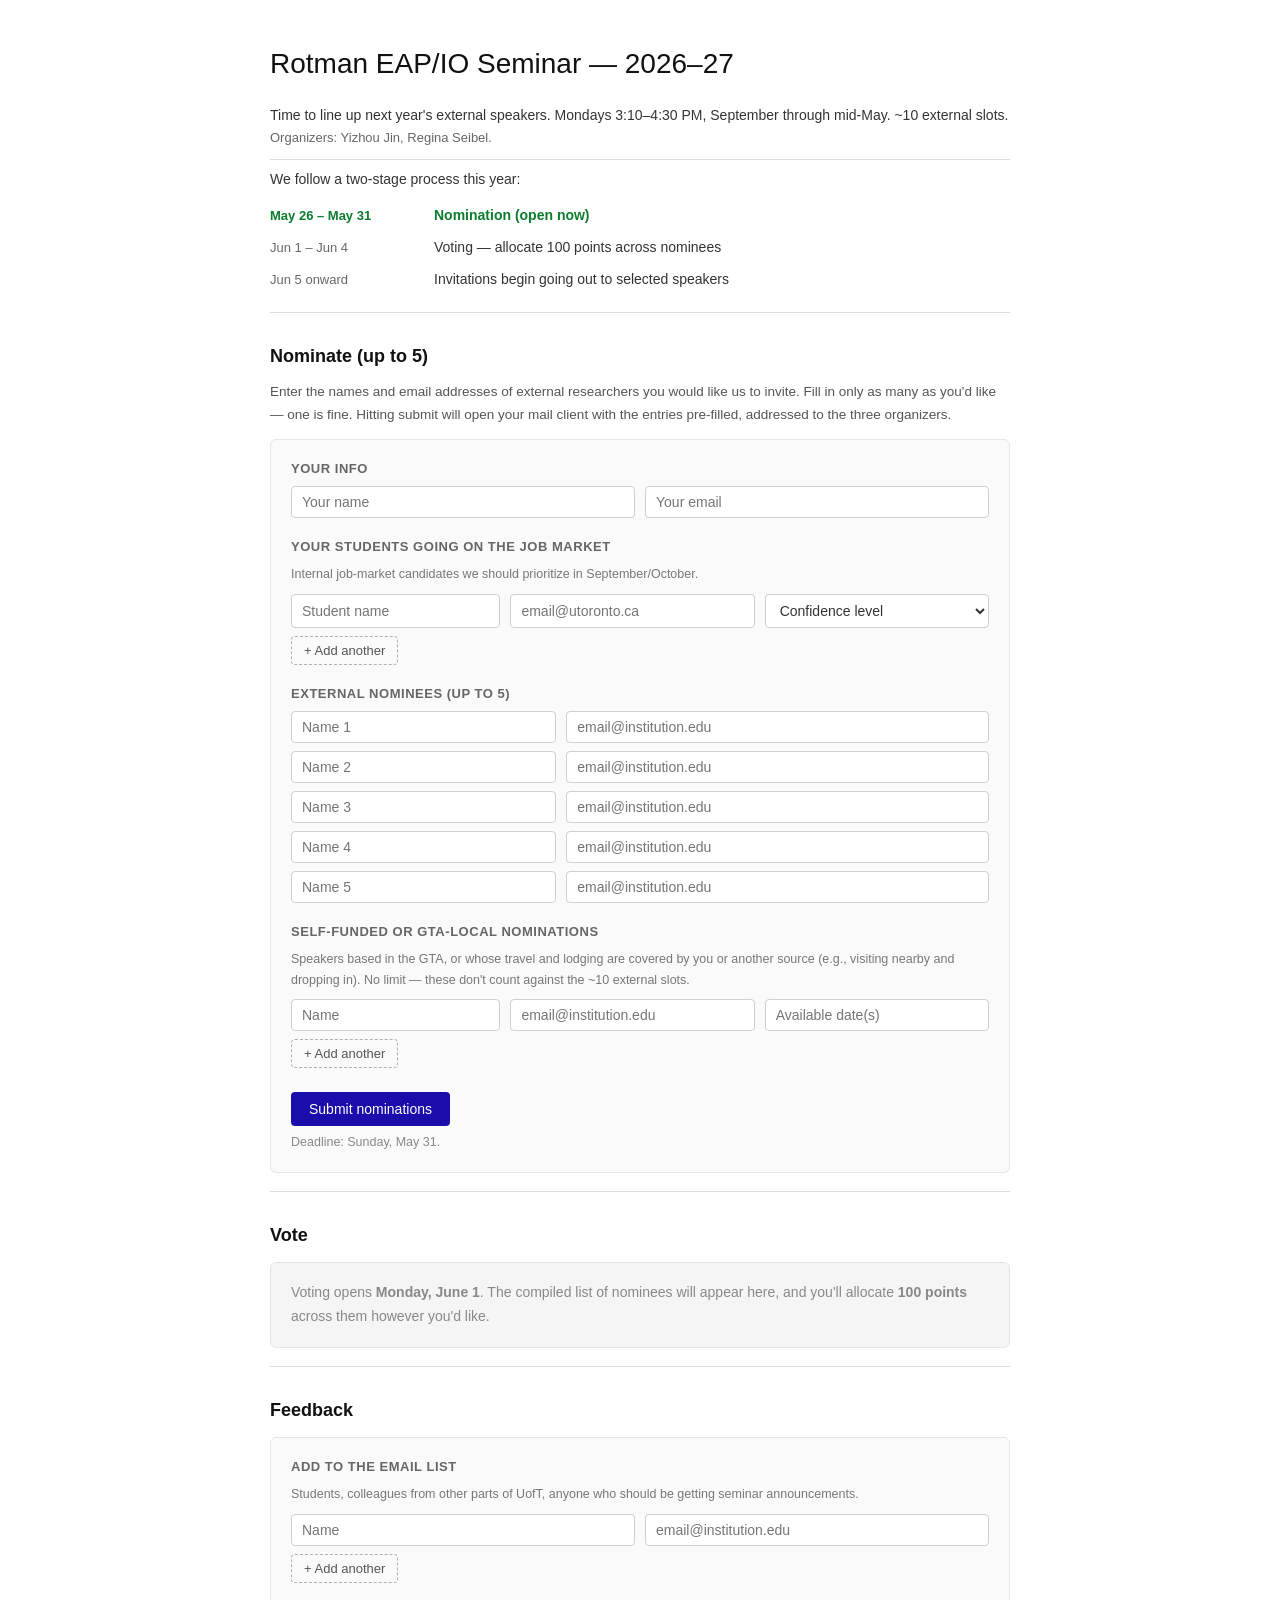
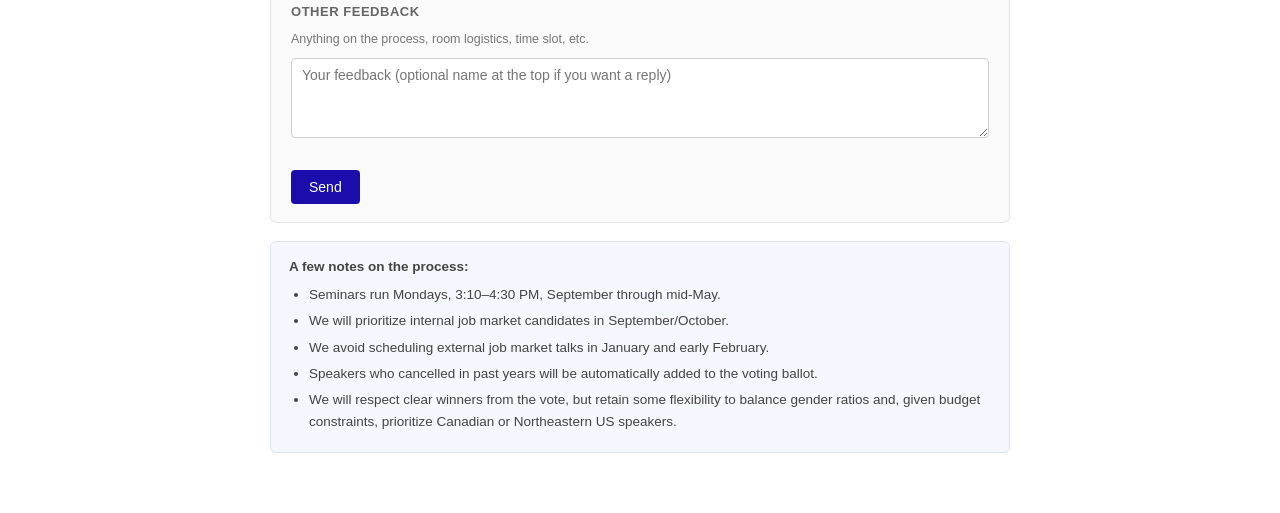
==== eap/index.html @ fdac7578 "Add student-JM subsection, GTA-local label, process notes Nomination form now leads with internal jo" ====
<!DOCTYPE html>
<html lang="en">
<head>
  <meta charset="UTF-8">
  <meta name="viewport" content="width=device-width, initial-scale=1.0">
  <title>EAP/IO Seminar 2026-27</title>
  <meta name="robots" content="noindex, nofollow">
  <link rel="stylesheet" href="../css/style.css">
  <style>
    .timeline {
      list-style: none;
      margin: 8px 0 16px;
      padding: 0;
    }
    .timeline li {
      padding: 4px 0;
      display: flex;
      gap: 14px;
      align-items: baseline;
    }
    .timeline .when {
      flex: 0 0 150px;
      color: #666;
      font-size: 13px;
    }
    .timeline .what {
      flex: 1;
    }
    .timeline .active {
      color: #0a7d2c;
      font-weight: 600;
    }
    .form-section {
      background: #fafafa;
      border: 1px solid #e6e6e6;
      border-radius: 6px;
      padding: 18px 20px;
      margin: 12px 0 18px;
    }
    .form-section.disabled {
      background: #f5f5f5;
      color: #888;
    }
    .form-row {
      display: flex;
      gap: 10px;
      margin-bottom: 8px;
    }
    .form-row input {
      flex: 1;
      padding: 7px 10px;
      font-size: 14px;
      font-family: inherit;
      border: 1px solid #d0d0d0;
      border-radius: 4px;
      background: #fff;
    }
    .form-row input:focus {
      outline: none;
      border-color: #1a0dab;
    }
    .form-row input[name^="name"] { flex: 0 0 38%; }
    textarea {
      width: 100%;
      padding: 8px 10px;
      font-size: 14px;
      font-family: inherit;
      border: 1px solid #d0d0d0;
      border-radius: 4px;
      background: #fff;
      resize: vertical;
      min-height: 80px;
    }
    textarea:focus {
      outline: none;
      border-color: #1a0dab;
    }
    button.submit {
      margin-top: 10px;
      padding: 9px 18px;
      background: #1a0dab;
      color: #fff;
      border: none;
      border-radius: 4px;
      font-size: 14px;
      font-family: inherit;
      cursor: pointer;
    }
    button.submit:hover { background: #1505a0; }
    button.submit:disabled {
      background: #bbb;
      cursor: not-allowed;
    }
    button.add-row {
      background: none;
      border: 1px dashed #b0b0b0;
      color: #555;
      padding: 6px 12px;
      border-radius: 4px;
      font-size: 13px;
      font-family: inherit;
      cursor: pointer;
    }
    button.add-row:hover {
      border-color: #1a0dab;
      color: #1a0dab;
    }
    .form-row input[name="sf_name"] { flex: 0 0 30%; }
    .form-row input[name="sf_email"] { flex: 0 0 35%; }
    .form-row input[name="sf_date"] { flex: 1; }
    .form-row input[name="st_name"] { flex: 0 0 30%; }
    .form-row input[name="st_email"] { flex: 0 0 35%; }
    .form-row select[name="st_confidence"] {
      flex: 1;
      padding: 7px 10px;
      font-size: 14px;
      font-family: inherit;
      border: 1px solid #d0d0d0;
      border-radius: 4px;
      background: #fff;
      color: #333;
    }
    .form-row select:focus { outline: none; border-color: #1a0dab; }
    .notes-section {
      background: #f5f7ff;
      border: 1px solid #dde3f3;
      border-radius: 6px;
      padding: 14px 18px;
      margin: 12px 0 0;
      font-size: 13.5px;
      color: #444;
      line-height: 1.65;
    }
    .notes-section ul { margin: 6px 0 0 20px; padding: 0; }
    .notes-section li { margin-bottom: 4px; }
    .hint {
      font-size: 12.5px;
      color: #888;
      margin-top: 6px;
    }
    h2 {
      font-size: 18px;
      font-weight: 600;
      color: #111;
      margin-top: 28px;
      margin-bottom: 10px;
    }
  </style>
</head>
<body>

  <div class="container">

    <header>
      <h1>Rotman EAP/IO Seminar &mdash; 2026&ndash;27</h1>
      <p>
        Time to line up next year's external speakers. Mondays 3:10&ndash;4:30 PM, September through mid-May. ~10 external slots.
      </p>
      <p style="color:#666; font-size:13px;">
        Organizers: Yizhou Jin, Regina Seibel.
      </p>
    </header>

    <hr>

    <p>We follow a two-stage process this year:</p>
    <ul class="timeline">
      <li><span class="when active">May 26 &ndash; May 31</span><span class="what active">Nomination (open now)</span></li>
      <li><span class="when">Jun 1 &ndash; Jun 4</span><span class="what">Voting &mdash; allocate 100 points across nominees</span></li>
      <li><span class="when">Jun 5 onward</span><span class="what">Invitations begin going out to selected speakers</span></li>
    </ul>

    <hr>

    <h2>Nominate (up to 5)</h2>
    <p style="font-size:13.5px; color:#555;">
      Enter the names and email addresses of external researchers you would like us to invite. Fill in only as many as you'd like &mdash; one is fine. Hitting submit will open your mail client with the entries pre-filled, addressed to the three organizers.
    </p>
    <div class="form-section">
      <form id="nominate-form" onsubmit="return submitNomination(event)">
        <h3 style="font-size:13px; color:#666; text-transform:uppercase; letter-spacing:0.04em; margin-top:0; margin-bottom:6px;">Your info</h3>
        <div class="form-row">
          <input type="text" name="nominator_name" placeholder="Your name" autocomplete="name" required>
          <input type="email" name="nominator_email" placeholder="Your email" autocomplete="email" required>
        </div>

        <h3 style="font-size:13px; color:#666; text-transform:uppercase; letter-spacing:0.04em; margin-top:18px; margin-bottom:6px;">Your students going on the job market</h3>
        <p style="font-size:12.5px; color:#777; margin-bottom:8px;">
          Internal job-market candidates we should prioritize in September/October.
        </p>
        <div id="student-rows">
          <div class="form-row student-row">
            <input type="text" name="st_name" placeholder="Student name" autocomplete="off">
            <input type="email" name="st_email" placeholder="email@utoronto.ca" autocomplete="off">
            <select name="st_confidence">
              <option value="">Confidence level</option>
              <option value="For sure going">For sure going</option>
              <option value="Likely going">Likely going</option>
              <option value="Still deciding">Still deciding</option>
            </select>
          </div>
        </div>
        <button type="button" class="add-row" onclick="addStudentRow()">+ Add another</button>

        <h3 style="font-size:13px; color:#666; text-transform:uppercase; letter-spacing:0.04em; margin-top:18px; margin-bottom:6px;">External nominees (up to 5)</h3>
        <div class="form-row">
          <input type="text" name="name1" placeholder="Name 1" autocomplete="off">
          <input type="email" name="email1" placeholder="email@institution.edu" autocomplete="off">
        </div>
        <div class="form-row">
          <input type="text" name="name2" placeholder="Name 2" autocomplete="off">
          <input type="email" name="email2" placeholder="email@institution.edu" autocomplete="off">
        </div>
        <div class="form-row">
          <input type="text" name="name3" placeholder="Name 3" autocomplete="off">
          <input type="email" name="email3" placeholder="email@institution.edu" autocomplete="off">
        </div>
        <div class="form-row">
          <input type="text" name="name4" placeholder="Name 4" autocomplete="off">
          <input type="email" name="email4" placeholder="email@institution.edu" autocomplete="off">
        </div>
        <div class="form-row">
          <input type="text" name="name5" placeholder="Name 5" autocomplete="off">
          <input type="email" name="email5" placeholder="email@institution.edu" autocomplete="off">
        </div>

        <h3 style="font-size:13px; color:#666; text-transform:uppercase; letter-spacing:0.04em; margin-top:18px; margin-bottom:6px;">Self-funded or GTA-local nominations</h3>
        <p style="font-size:12.5px; color:#777; margin-bottom:8px;">
          Speakers based in the GTA, or whose travel and lodging are covered by you or another source (e.g., visiting nearby and dropping in). No limit &mdash; these don't count against the ~10 external slots.
        </p>
        <div id="self-funded-rows">
          <div class="form-row self-funded-row">
            <input type="text" name="sf_name" placeholder="Name" autocomplete="off">
            <input type="email" name="sf_email" placeholder="email@institution.edu" autocomplete="off">
            <input type="text" name="sf_date" placeholder="Available date(s)" autocomplete="off">
          </div>
        </div>
        <button type="button" class="add-row" onclick="addSelfFundedRow()">+ Add another</button>

        <div style="margin-top:14px;">
          <button type="submit" class="submit">Submit nominations</button>
        </div>
        <p class="hint">Deadline: Sunday, May 31.</p>
      </form>
    </div>

    <hr>

    <h2>Vote</h2>
    <div class="form-section disabled">
      <p style="margin:0;">
        Voting opens <strong>Monday, June 1</strong>. The compiled list of nominees will appear here, and you'll allocate <strong>100 points</strong> across them however you'd like.
      </p>
    </div>

    <hr>

    <h2>Feedback</h2>
    <div class="form-section">
      <form id="feedback-form" onsubmit="return submitFeedback(event)">
        <h3 style="font-size:13px; color:#666; text-transform:uppercase; letter-spacing:0.04em; margin-top:0; margin-bottom:6px;">Add to the email list</h3>
        <p style="font-size:12.5px; color:#777; margin-bottom:8px;">
          Students, colleagues from other parts of UofT, anyone who should be getting seminar announcements.
        </p>
        <div id="mailing-rows">
          <div class="form-row mailing-row">
            <input type="text" name="ml_name" placeholder="Name" autocomplete="off">
            <input type="email" name="ml_email" placeholder="email@institution.edu" autocomplete="off">
          </div>
        </div>
        <button type="button" class="add-row" onclick="addMailingRow()">+ Add another</button>

        <h3 style="font-size:13px; color:#666; text-transform:uppercase; letter-spacing:0.04em; margin-top:18px; margin-bottom:6px;">Other feedback</h3>
        <p style="font-size:12.5px; color:#777; margin-bottom:8px;">
          Anything on the process, room logistics, time slot, etc.
        </p>
        <textarea id="feedback-text" placeholder="Your feedback (optional name at the top if you want a reply)"></textarea>

        <div style="margin-top:14px;">
          <button type="submit" class="submit">Send</button>
        </div>
      </form>
    </div>

    <div class="notes-section">
      <strong>A few notes on the process:</strong>
      <ul>
        <li>Seminars run Mondays, 3:10&ndash;4:30 PM, September through mid-May.</li>
        <li>We will prioritize internal job market candidates in September/October.</li>
        <li>We avoid scheduling external job market talks in January and early February.</li>
        <li>Speakers who cancelled in past years will be automatically added to the voting ballot.</li>
        <li>We will respect clear winners from the vote, but retain some flexibility to balance gender ratios and, given budget constraints, prioritize Canadian or Northeastern US speakers.</li>
      </ul>
    </div>

  </div>

  <script>
    // Paste the deployment URL of your Apps Script Web App here.
    const SCRIPT_URL = "https://script.google.com/macros/s/AKfycbzmW98Hx26xoKYQd_NMesgxXrV_BkV5HjKjCE9oM6PM7DdJgGfIJiztPfN2cNuN4TAD/exec";

    // Fallback recipients if the script call fails.
    const ORG_EMAILS = "yizhou.jin@utoronto.ca,regina.seibel@rotman.utoronto.ca";

    async function postToSheet(payload) {
      // text/plain content-type avoids a CORS preflight on Apps Script.
      const res = await fetch(SCRIPT_URL, {
        method: "POST",
        redirect: "follow",
        body: JSON.stringify(payload),
        headers: { "Content-Type": "text/plain;charset=utf-8" }
      });
      const data = await res.json();
      if (data.status !== "ok") throw new Error(data.message || "Unknown error");
      return data;
    }

    function showThanks(form, msg) {
      const section = form.closest(".form-section");
      section.innerHTML =
        '<p style="margin:0; color:#0a7d2c; font-weight:600;">' + msg + '</p>';
    }

    function mailtoFallback(subject, body) {
      window.location.href = "mailto:" + ORG_EMAILS +
        "?subject=" + encodeURIComponent(subject) +
        "&body=" + encodeURIComponent(body);
    }

    function addSelfFundedRow() {
      const container = document.getElementById("self-funded-rows");
      const row = document.createElement("div");
      row.className = "form-row self-funded-row";
      row.innerHTML =
        '<input type="text" name="sf_name" placeholder="Name" autocomplete="off">' +
        '<input type="email" name="sf_email" placeholder="email@institution.edu" autocomplete="off">' +
        '<input type="text" name="sf_date" placeholder="Available date(s)" autocomplete="off">';
      container.appendChild(row);
    }

    function addStudentRow() {
      const container = document.getElementById("student-rows");
      const row = document.createElement("div");
      row.className = "form-row student-row";
      row.innerHTML =
        '<input type="text" name="st_name" placeholder="Student name" autocomplete="off">' +
        '<input type="email" name="st_email" placeholder="email@utoronto.ca" autocomplete="off">' +
        '<select name="st_confidence">' +
          '<option value="">Confidence level</option>' +
          '<option value="For sure going">For sure going</option>' +
          '<option value="Likely going">Likely going</option>' +
          '<option value="Still deciding">Still deciding</option>' +
        '</select>';
      container.appendChild(row);
    }

    function addMailingRow() {
      const container = document.getElementById("mailing-rows");
      const row = document.createElement("div");
      row.className = "form-row mailing-row";
      row.innerHTML =
        '<input type="text" name="ml_name" placeholder="Name" autocomplete="off">' +
        '<input type="email" name="ml_email" placeholder="email@institution.edu" autocomplete="off">';
      container.appendChild(row);
    }

    function collectNominationPayload(f) {
      const students = [];
      document.querySelectorAll(".student-row").forEach(row => {
        const name = row.querySelector('input[name="st_name"]').value.trim();
        const email = row.querySelector('input[name="st_email"]').value.trim();
        const confidence = row.querySelector('select[name="st_confidence"]').value;
        if (name || email) students.push({ name, email, confidence });
      });
      const nominees = [];
      for (let i = 1; i <= 5; i++) {
        const name = (f["name" + i].value || "").trim();
        const email = (f["email" + i].value || "").trim();
        if (name || email) nominees.push({ name, email });
      }
      const selfFunded = [];
      document.querySelectorAll(".self-funded-row").forEach(row => {
        const name = row.querySelector('input[name="sf_name"]').value.trim();
        const email = row.querySelector('input[name="sf_email"]').value.trim();
        const date = row.querySelector('input[name="sf_date"]').value.trim();
        if (name || email || date) selfFunded.push({ name, email, date });
      });
      return {
        type: "nomination",
        nominator_name: (f.nominator_name.value || "").trim(),
        nominator_email: (f.nominator_email.value || "").trim(),
        students,
        nominees,
        self_funded: selfFunded
      };
    }

    async function submitNomination(e) {
      e.preventDefault();
      const f = e.target;
      const payload = collectNominationPayload(f);
      if (payload.students.length === 0 && payload.nominees.length === 0 && payload.self_funded.length === 0) {
        alert("Please add at least one nomination.");
        return false;
      }
      const btn = f.querySelector('button[type="submit"]');
      const orig = btn.textContent;
      btn.disabled = true;
      btn.textContent = "Submitting...";
      try {
        if (!SCRIPT_URL) throw new Error("Submission endpoint not configured.");
        await postToSheet(payload);
        showThanks(f, "Thanks! Your nominations have been recorded.");
      } catch (err) {
        btn.disabled = false;
        btn.textContent = orig;
        const proceed = confirm(
          "Could not save submission automatically (" + err.message + ").\n\n" +
          "Click OK to send your nominations by email instead, or Cancel to retry."
        );
        if (proceed) {
          const stLines = payload.students.map((n, i) => `${i+1}. ${n.name}${n.email ? "  <" + n.email + ">" : ""}${n.confidence ? "  [" + n.confidence + "]" : ""}`);
          const lines = payload.nominees.map((n, i) => `${i+1}. ${n.name}${n.email ? "  <" + n.email + ">" : ""}`);
          const sfLines = payload.self_funded.map((n, i) => `${i+1}. ${n.name}${n.email ? "  <" + n.email + ">" : ""}${n.date ? "  [" + n.date + "]" : ""}`);
          const subject = "EAP/IO Seminar 2026-27: Nominations from " + (payload.nominator_name || "(anonymous)");
          let body = `From: ${payload.nominator_name} <${payload.nominator_email}>\n\n`;
          if (stLines.length) body += "Students going on the job market:\n\n" + stLines.join("\n") + "\n\n";
          if (lines.length) body += "External nominees:\n\n" + lines.join("\n") + "\n\n";
          if (sfLines.length) body += "Self-funded or GTA-local nominations:\n\n" + sfLines.join("\n") + "\n\n";
          mailtoFallback(subject, body);
        }
      }
      return false;
    }

    function collectFeedbackPayload() {
      const mailingList = [];
      document.querySelectorAll(".mailing-row").forEach(row => {
        const name = row.querySelector('input[name="ml_name"]').value.trim();
        const email = row.querySelector('input[name="ml_email"]').value.trim();
        if (name || email) mailingList.push({ name, email });
      });
      const text = document.getElementById("feedback-text").value.trim();
      return { type: "feedback", mailing_list: mailingList, feedback: text };
    }

    async function submitFeedback(e) {
      e.preventDefault();
      const f = e.target;
      const payload = collectFeedbackPayload();
      if (payload.mailing_list.length === 0 && !payload.feedback) {
        alert("Nothing to send.");
        return false;
      }
      const btn = f.querySelector('button[type="submit"]');
      const orig = btn.textContent;
      btn.disabled = true;
      btn.textContent = "Submitting...";
      try {
        if (!SCRIPT_URL) throw new Error("Submission endpoint not configured.");
        await postToSheet(payload);
        showThanks(f, "Thanks! Your feedback has been recorded.");
      } catch (err) {
        btn.disabled = false;
        btn.textContent = orig;
        const proceed = confirm(
          "Could not save submission automatically (" + err.message + ").\n\n" +
          "Click OK to send by email instead, or Cancel to retry."
        );
        if (proceed) {
          const subject = "EAP/IO Seminar 2026-27: Feedback";
          let body = "";
          if (payload.mailing_list.length) {
            body += "Add to mailing list:\n\n" +
              payload.mailing_list.map((m, i) => `${i+1}. ${m.name}${m.email ? "  <" + m.email + ">" : ""}`).join("\n") + "\n\n";
          }
          if (payload.feedback) body += "Feedback:\n\n" + payload.feedback + "\n\n";
          mailtoFallback(subject, body);
        }
      }
      return false;
    }
  </script>

</body>
</html>
---- css/style.css ----
/* ===== Reset & Base ===== */
*, *::before, *::after {
  margin: 0;
  padding: 0;
  box-sizing: border-box;
}

body {
  font-family: -apple-system, BlinkMacSystemFont, "Segoe UI", Helvetica, Arial, sans-serif;
  font-size: 14px;
  line-height: 1.7;
  color: #333;
  background: #fff;
}

a {
  color: #1a0dab;
  text-decoration: none;
}

a:hover {
  text-decoration: underline;
}

/* ===== Container ===== */
.container {
  max-width: 780px;
  margin: 0 auto;
  padding: 40px 20px 60px;
}

/* ===== Header ===== */
header {
  margin-bottom: 10px;
}

h1 {
  font-size: 28px;
  font-weight: 400;
  color: #111;
  margin-bottom: 16px;
}

/* Side-by-side: photo+contact left, bio right */
.header-row {
  display: flex;
  gap: 30px;
  align-items: flex-start;
}

.header-left {
  flex-shrink: 0;
}

.header-left p {
  margin-bottom: 2px;
}

.headshot {
  width: 160px;
  height: auto;
  margin-bottom: 8px;
}

.header-right {
  margin-top: -2px;
}

.header-right p {
  margin-bottom: 8px;
}

.icon-emoji {
  width: 1em;
  height: 1em;
  vertical-align: middle;
}

/* ===== Horizontal Rules ===== */
hr {
  border: none;
  border-top: 1px solid #ddd;
  margin: 8px 0;
}

/* ===== Expandable Sections ===== */
details {
  padding: 4px 0;
}

summary {
  font-size: 16px;
  font-weight: 600;
  color: #111;
  cursor: pointer;
  padding: 8px 0;
  list-style: none;
}

summary::-webkit-details-marker {
  display: none;
}

summary::before {
  content: "▸ ";
  font-size: 13px;
  color: #888;
}

details[open] > summary::before {
  content: "▾ ";
}

summary:hover {
  color: #1a0dab;
}

details > *:not(summary) {
  padding-left: 16px;
}

h3 {
  font-size: 13px;
  font-weight: 600;
  color: #666;
  text-transform: uppercase;
  letter-spacing: 0.04em;
  margin-top: 16px;
  margin-bottom: 10px;
}

/* ===== Research Overview ===== */
.research-overview {
  margin-bottom: 10px;
}

/* ===== Papers ===== */
.paper {
  margin-bottom: 16px;
}

.paper p {
  line-height: 1.6;
}

.paper strong {
  font-weight: 600;
  color: #111;
}

/* ===== Items (Teaching, Discussions) ===== */
.item {
  margin-bottom: 14px;
}

.item p {
  line-height: 1.6;
}

/* ===== Footer ===== */
footer {
  margin-top: 8px;
  padding-top: 12px;
  border-top: 1px solid #ddd;
  font-size: 13px;
  color: #777;
  line-height: 1.8;
}

footer p {
  margin-bottom: 10px;
}

/* ===== Responsive ===== */
@media (max-width: 500px) {
  .container {
    padding: 24px 16px 40px;
  }

  h1 {
    font-size: 24px;
  }

  .header-row {
    flex-direction: column;
    gap: 16px;
  }

  .headshot {
    width: 130px;
  }
}
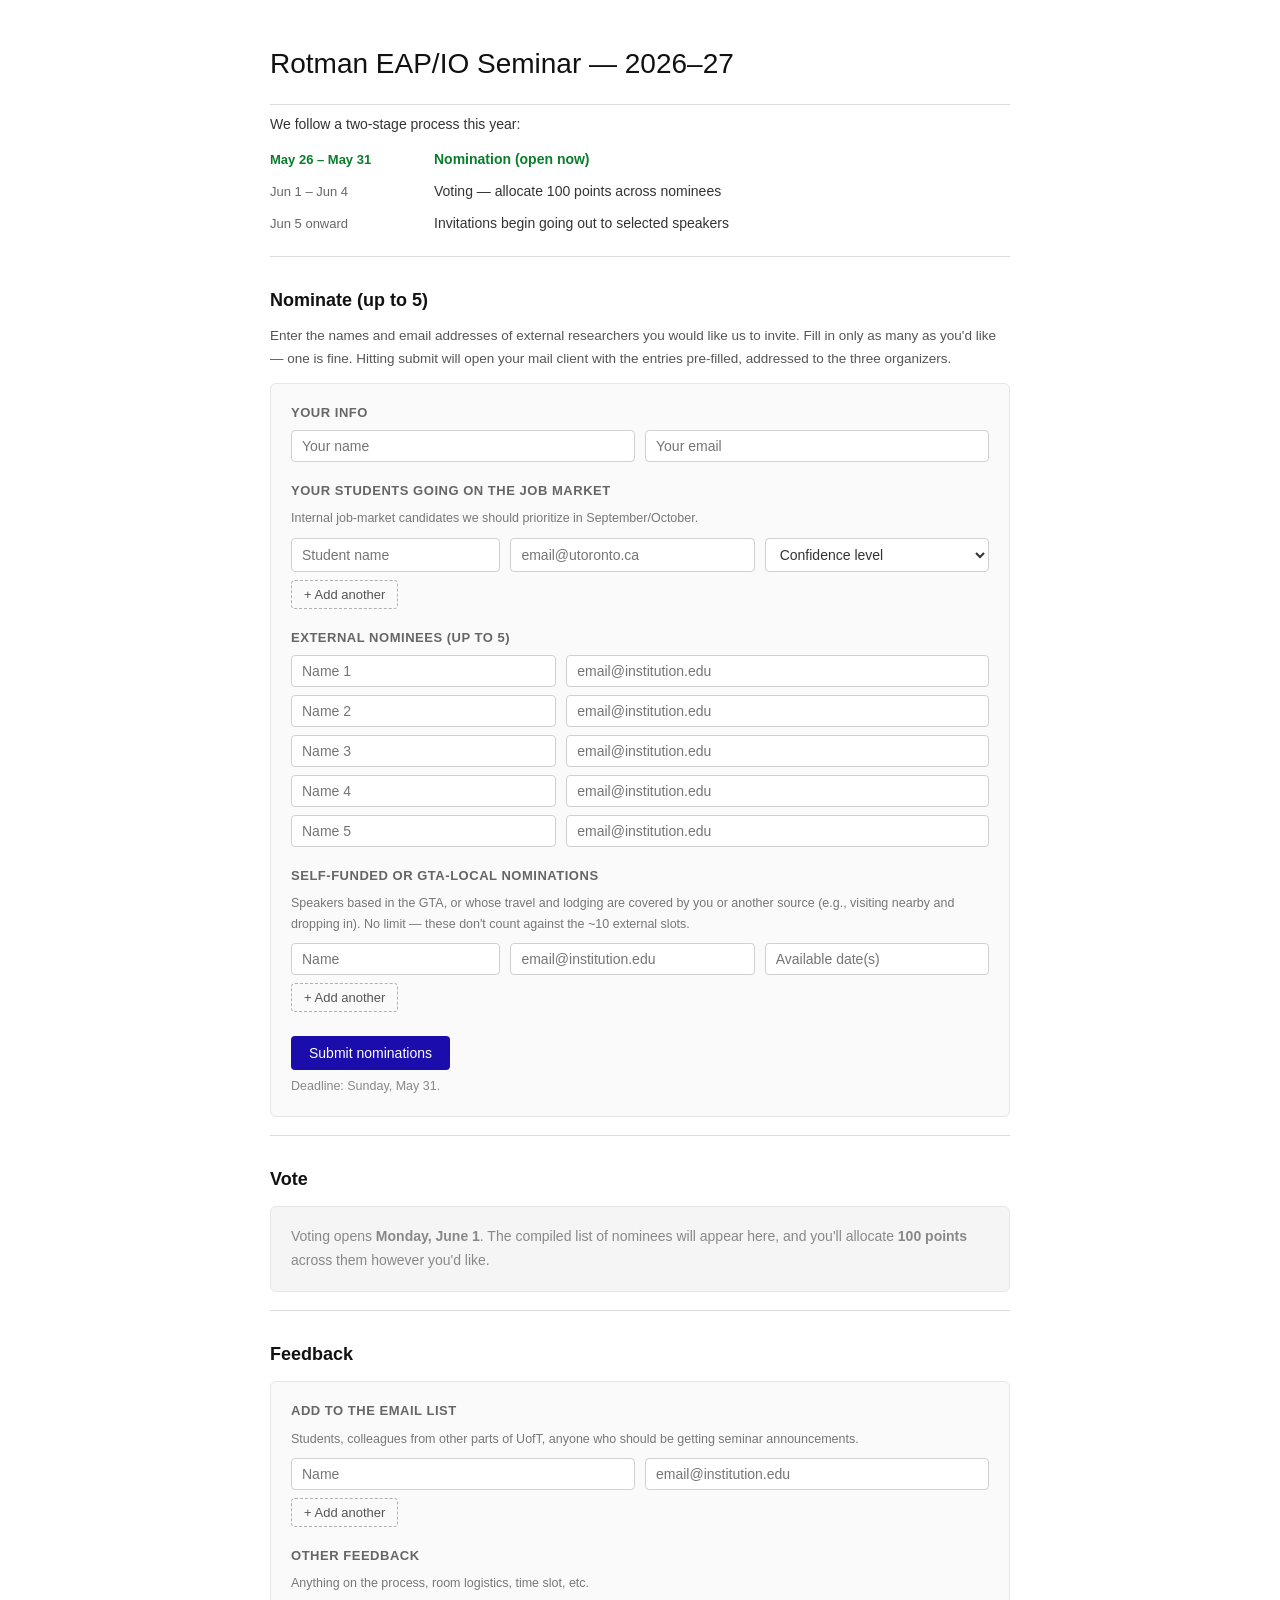
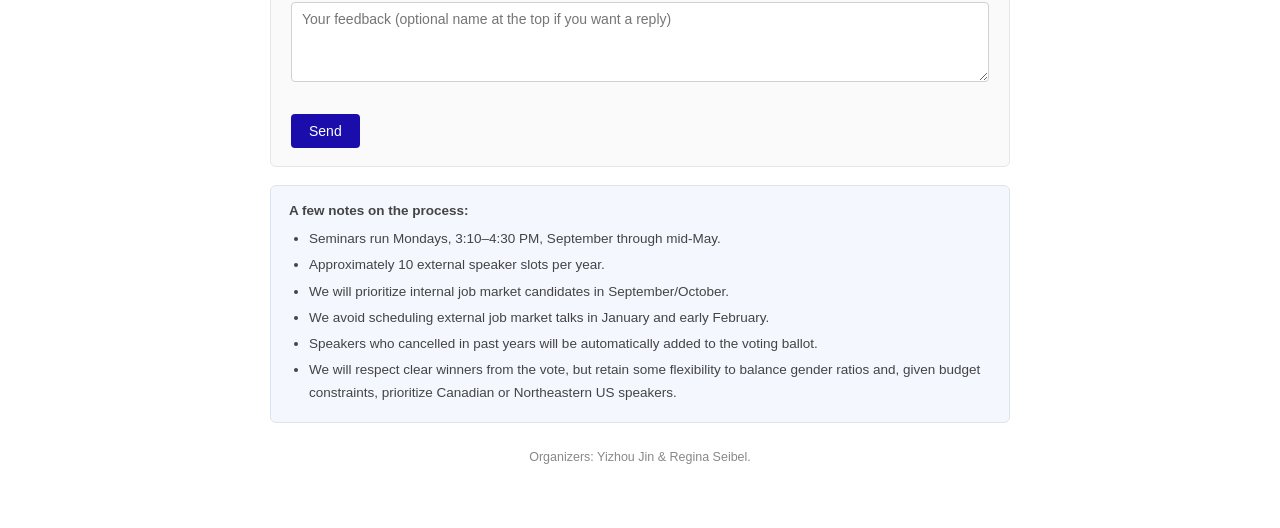
==== commit 032d3bf9: "Trim header, move organizers to footer, add slot count to notes Drop the intro paragraph and the org" ====
--- a/eap/index.html
+++ b/eap/index.html
@@ -153,12 +153,6 @@
 
     <header>
       <h1>Rotman EAP/IO Seminar &mdash; 2026&ndash;27</h1>
-      <p>
-        Time to line up next year's external speakers. Mondays 3:10&ndash;4:30 PM, September through mid-May. ~10 external slots.
-      </p>
-      <p style="color:#666; font-size:13px;">
-        Organizers: Yizhou Jin, Regina Seibel.
-      </p>
     </header>
 
     <hr>
@@ -286,12 +280,17 @@
       <strong>A few notes on the process:</strong>
       <ul>
         <li>Seminars run Mondays, 3:10&ndash;4:30 PM, September through mid-May.</li>
+        <li>Approximately 10 external speaker slots per year.</li>
         <li>We will prioritize internal job market candidates in September/October.</li>
         <li>We avoid scheduling external job market talks in January and early February.</li>
         <li>Speakers who cancelled in past years will be automatically added to the voting ballot.</li>
         <li>We will respect clear winners from the vote, but retain some flexibility to balance gender ratios and, given budget constraints, prioritize Canadian or Northeastern US speakers.</li>
       </ul>
     </div>
+
+    <p style="text-align:center; color:#888; font-size:12.5px; margin-top:24px;">
+      Organizers: Yizhou Jin &amp; Regina Seibel.
+    </p>
 
   </div>
 
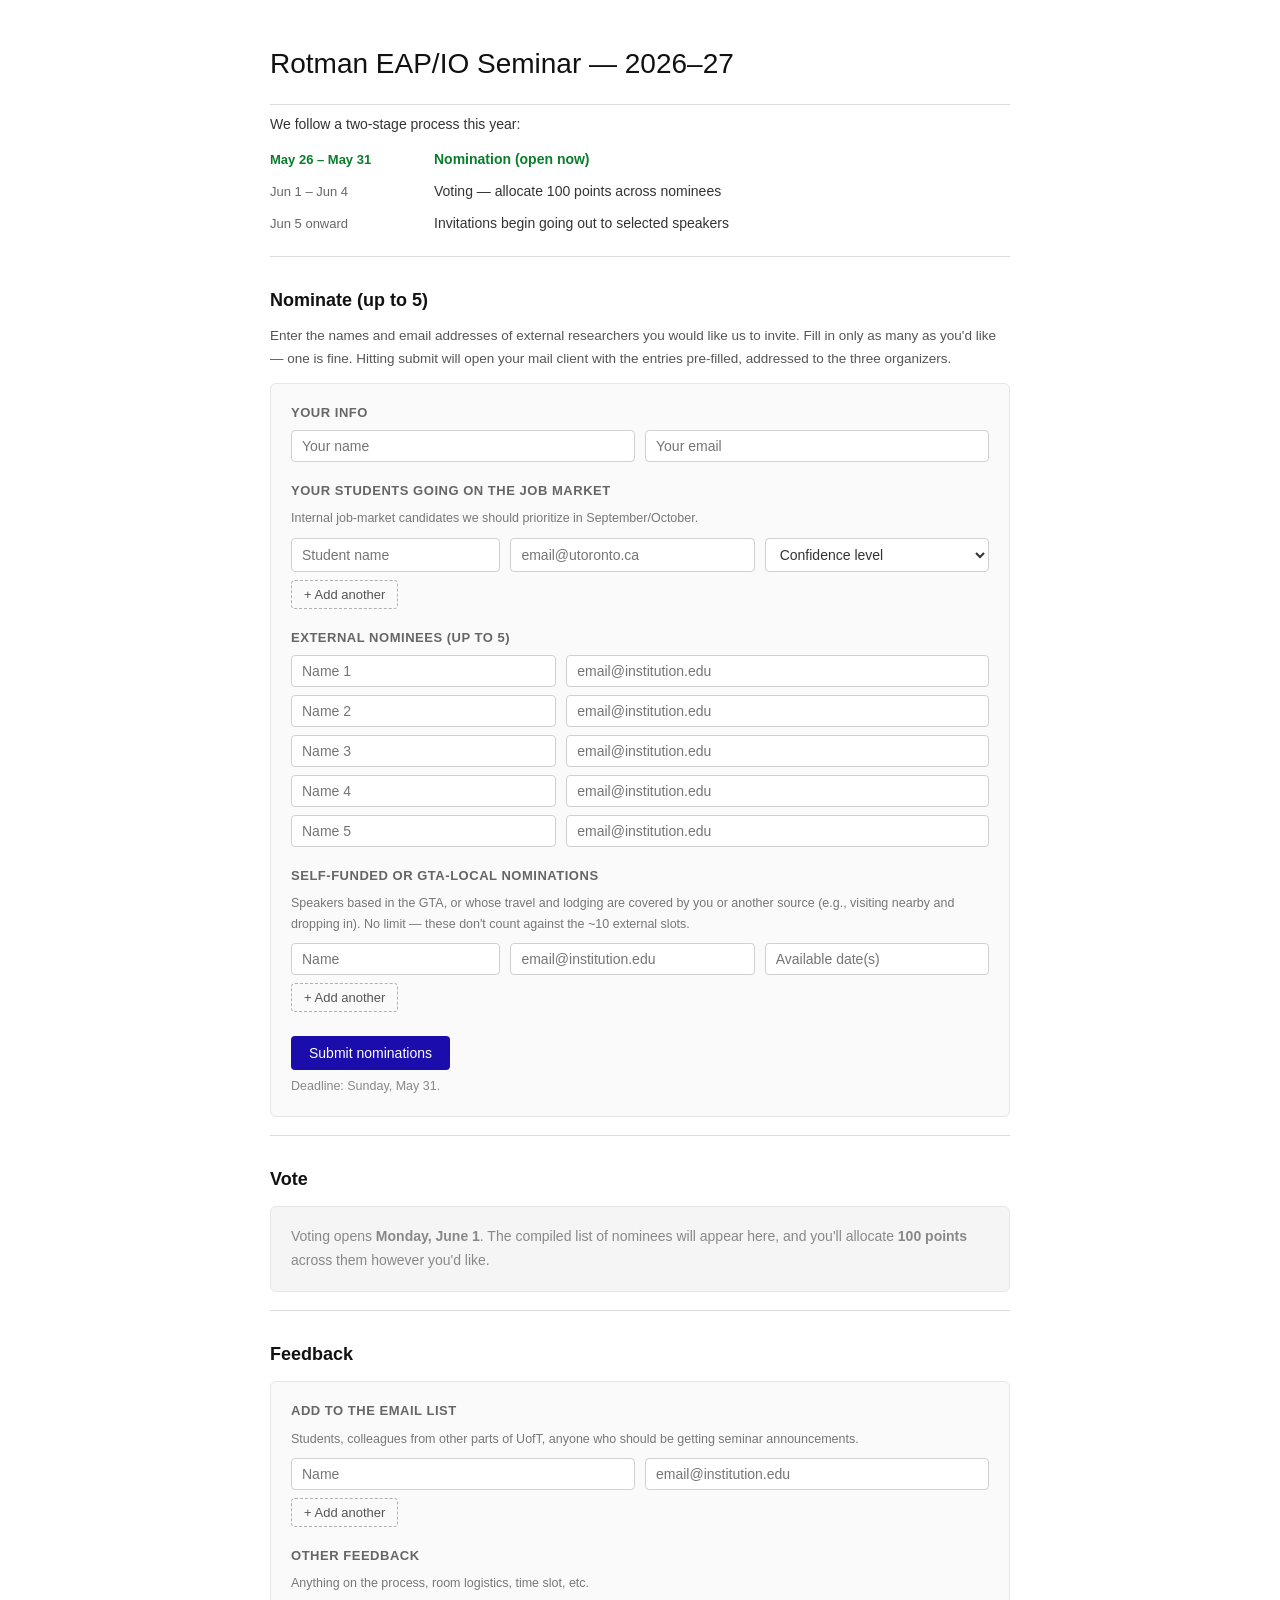
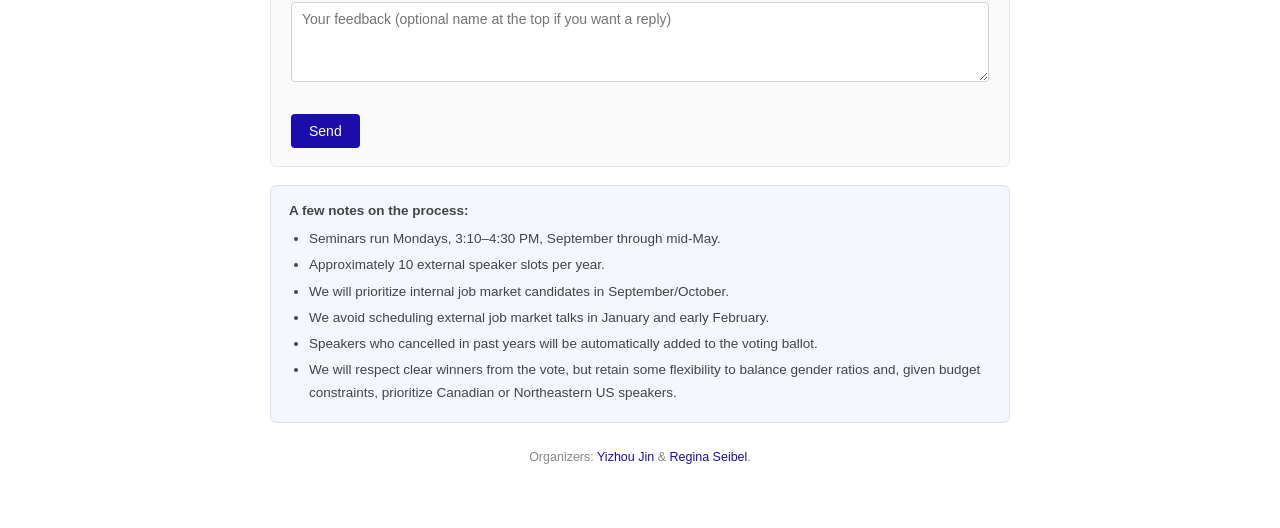
==== commit 2229fb9b: "Link organizer names to personal websites Co-Authored-By: Claude Opus 4.7 (1M context) <noreply@anth" ====
--- a/eap/index.html
+++ b/eap/index.html
@@ -133,6 +133,58 @@
     }
     .notes-section ul { margin: 6px 0 0 20px; padding: 0; }
     .notes-section li { margin-bottom: 4px; }
+    .ballot-row {
+      display: flex;
+      align-items: center;
+      gap: 12px;
+      padding: 6px 0;
+      border-bottom: 1px solid #eee;
+    }
+    .ballot-row:last-child { border-bottom: none; }
+    .ballot-row .nominee {
+      flex: 1;
+      font-size: 14px;
+    }
+    .ballot-row .nominee .affil {
+      color: #888;
+      font-size: 12.5px;
+      margin-left: 4px;
+    }
+    .ballot-row input[type="number"] {
+      width: 70px;
+      padding: 6px 8px;
+      font-size: 14px;
+      font-family: inherit;
+      border: 1px solid #d0d0d0;
+      border-radius: 4px;
+      background: #fff;
+      text-align: right;
+    }
+    .ballot-row input[type="number"]:focus {
+      outline: none;
+      border-color: #1a0dab;
+    }
+    .ballot-total {
+      margin-top: 14px;
+      padding: 8px 12px;
+      background: #fff;
+      border: 1px solid #e6e6e6;
+      border-radius: 4px;
+      font-size: 14px;
+      font-weight: 600;
+      text-align: right;
+    }
+    .ballot-total.ok { color: #0a7d2c; border-color: #b7e4c4; background: #f1faf3; }
+    .ballot-total.over { color: #a30000; border-color: #f1c8c8; background: #fbf0f0; }
+    .preview-banner {
+      background: #fff7e0;
+      border: 1px solid #e0c870;
+      color: #6b5a16;
+      padding: 8px 12px;
+      border-radius: 4px;
+      font-size: 12.5px;
+      margin-bottom: 12px;
+    }
     .hint {
       font-size: 12.5px;
       color: #888;
@@ -241,10 +293,34 @@
     <hr>
 
     <h2>Vote</h2>
-    <div class="form-section disabled">
+    <div id="vote-closed" class="form-section disabled">
       <p style="margin:0;">
         Voting opens <strong>Monday, June 1</strong>. The compiled list of nominees will appear here, and you'll allocate <strong>100 points</strong> across them however you'd like.
       </p>
+    </div>
+    <div id="vote-open" class="form-section" style="display:none;">
+      <p style="font-size:13.5px; color:#555; margin-top:0;">
+        Allocate <strong>100 points</strong> across the nominees according to your preference. Put all 100 on one person, spread them evenly, or anything in between. Leave a nominee blank if you don't want to allocate any points to them.
+      </p>
+      <form id="vote-form" onsubmit="return submitVote(event)">
+        <h3 style="font-size:13px; color:#666; text-transform:uppercase; letter-spacing:0.04em; margin-top:0; margin-bottom:6px;">Your info</h3>
+        <div class="form-row">
+          <input type="text" name="voter_name" placeholder="Your name" autocomplete="name" required>
+          <input type="email" name="voter_email" placeholder="Your email" autocomplete="email" required>
+        </div>
+
+        <h3 style="font-size:13px; color:#666; text-transform:uppercase; letter-spacing:0.04em; margin-top:18px; margin-bottom:6px;">Ballot</h3>
+        <div id="ballot-rows"></div>
+
+        <div id="ballot-total" class="ballot-total">
+          Total: <span id="ballot-total-num">0</span> / 100
+        </div>
+
+        <div style="margin-top:14px;">
+          <button type="submit" class="submit">Submit vote</button>
+        </div>
+        <p class="hint">Deadline: Thursday, June 4.</p>
+      </form>
     </div>
 
     <hr>
@@ -289,7 +365,7 @@
     </div>
 
     <p style="text-align:center; color:#888; font-size:12.5px; margin-top:24px;">
-      Organizers: Yizhou Jin &amp; Regina Seibel.
+      Organizers: <a href="/" target="_blank">Yizhou Jin</a> &amp; <a href="https://reginaseibel.github.io/" target="_blank">Regina Seibel</a>.
     </p>
 
   </div>
@@ -300,6 +376,28 @@
 
     // Fallback recipients if the script call fails.
     const ORG_EMAILS = "yizhou.jin@utoronto.ca,regina.seibel@rotman.utoronto.ca";
+
+    // ---- Vote ballot ----
+    // On May 31, after nominations close, the organizers compile the final
+    // ballot here (external nominees from form submissions + auto-added past
+    // cancellations). Voting opens automatically once this array is non-empty.
+    // Each entry: { name: "...", affiliation: "..." }
+    const BALLOT = [
+      // Example (replace before June 1):
+      // { name: "Alessandro Gavazza", affiliation: "LSE" },
+      // { name: "Ali Yurukoglu", affiliation: "Stanford" },
+    ];
+
+    // Dummy ballot used when the page is loaded with ?preview in the URL,
+    // so organizers can preview the voting UI before populating BALLOT.
+    const PREVIEW_BALLOT = [
+      { name: "Alessandro Gavazza", affiliation: "LSE" },
+      { name: "Ali Yurukoglu", affiliation: "Stanford GSB" },
+      { name: "Chris Sullivan", affiliation: "Calgary" },
+      { name: "Ginger Jin", affiliation: "Maryland" },
+      { name: "Shoshana Vasserman", affiliation: "Stanford GSB" },
+      { name: "Christopher Conlon", affiliation: "NYU Stern" }
+    ];
 
     async function postToSheet(payload) {
       // text/plain content-type avoids a CORS preflight on Apps Script.
@@ -479,6 +577,136 @@
       }
       return false;
     }
+
+    // ---- Vote ----
+
+    function initVoting() {
+      const preview = new URLSearchParams(location.search).has("preview");
+      const ballot = preview ? PREVIEW_BALLOT : BALLOT;
+      const closed = document.getElementById("vote-closed");
+      const open = document.getElementById("vote-open");
+      if (ballot.length === 0) {
+        closed.style.display = "";
+        open.style.display = "none";
+        return;
+      }
+      closed.style.display = "none";
+      open.style.display = "";
+      renderBallot(ballot, preview);
+    }
+
+    function renderBallot(ballot, isPreview) {
+      const container = document.getElementById("ballot-rows");
+      container.innerHTML = "";
+      if (isPreview) {
+        const banner = document.createElement("div");
+        banner.className = "preview-banner";
+        banner.textContent = "Preview mode — this is what voters will see once the BALLOT array is populated. Submissions in preview mode still post to the live Sheet.";
+        container.parentNode.insertBefore(banner, container);
+      }
+      ballot.forEach((nominee, idx) => {
+        const row = document.createElement("div");
+        row.className = "ballot-row";
+        row.dataset.index = idx;
+        row.innerHTML =
+          '<div class="nominee">' +
+            escapeHtml(nominee.name) +
+            (nominee.affiliation ? '<span class="affil">(' + escapeHtml(nominee.affiliation) + ')</span>' : '') +
+          '</div>' +
+          '<input type="number" min="0" max="100" step="1" placeholder="0" oninput="updateBallotTotal()">';
+        container.appendChild(row);
+      });
+      updateBallotTotal();
+    }
+
+    function escapeHtml(s) {
+      return String(s).replace(/[&<>"']/g, c => ({
+        "&": "&amp;", "<": "&lt;", ">": "&gt;", '"': "&quot;", "'": "&#39;"
+      }[c]));
+    }
+
+    function updateBallotTotal() {
+      let total = 0;
+      document.querySelectorAll(".ballot-row input[type=number]").forEach(inp => {
+        const v = parseFloat(inp.value);
+        if (!isNaN(v)) total += v;
+      });
+      const numEl = document.getElementById("ballot-total-num");
+      const wrap = document.getElementById("ballot-total");
+      numEl.textContent = total;
+      wrap.classList.remove("ok", "over");
+      if (total === 100) wrap.classList.add("ok");
+      else if (total > 100) wrap.classList.add("over");
+    }
+
+    function collectVotePayload(f) {
+      const preview = new URLSearchParams(location.search).has("preview");
+      const ballot = preview ? PREVIEW_BALLOT : BALLOT;
+      const allocations = [];
+      document.querySelectorAll(".ballot-row").forEach(row => {
+        const idx = parseInt(row.dataset.index, 10);
+        const points = parseFloat(row.querySelector('input[type=number]').value);
+        if (!isNaN(points) && points > 0) {
+          allocations.push({
+            name: ballot[idx].name,
+            affiliation: ballot[idx].affiliation || "",
+            points: points
+          });
+        }
+      });
+      return {
+        type: "vote",
+        voter_name: (f.voter_name.value || "").trim(),
+        voter_email: (f.voter_email.value || "").trim(),
+        allocations: allocations,
+        preview: preview
+      };
+    }
+
+    async function submitVote(e) {
+      e.preventDefault();
+      const f = e.target;
+      const payload = collectVotePayload(f);
+      if (payload.allocations.length === 0) {
+        alert("Please allocate points to at least one nominee.");
+        return false;
+      }
+      const total = payload.allocations.reduce((s, a) => s + a.points, 0);
+      if (total !== 100) {
+        const ok = confirm(
+          "Your points add up to " + total + ", not 100.\n\n" +
+          "Submit anyway? (Organizers will normalize ex-post.)"
+        );
+        if (!ok) return false;
+      }
+      const btn = f.querySelector('button[type="submit"]');
+      const orig = btn.textContent;
+      btn.disabled = true;
+      btn.textContent = "Submitting...";
+      try {
+        if (!SCRIPT_URL) throw new Error("Submission endpoint not configured.");
+        await postToSheet(payload);
+        showThanks(f, "Thanks! Your vote has been recorded.");
+      } catch (err) {
+        btn.disabled = false;
+        btn.textContent = orig;
+        const proceed = confirm(
+          "Could not save submission automatically (" + err.message + ").\n\n" +
+          "Click OK to send your vote by email instead, or Cancel to retry."
+        );
+        if (proceed) {
+          const subject = "EAP/IO Seminar 2026-27: Vote from " + (payload.voter_name || "(anonymous)");
+          let body = `From: ${payload.voter_name} <${payload.voter_email}>\n\n` +
+            "Allocations:\n\n" +
+            payload.allocations.map(a => `${a.name}${a.affiliation ? " (" + a.affiliation + ")" : ""}: ${a.points}`).join("\n") +
+            `\n\nTotal: ${total}\n\n--\nSubmitted via the EAP organizing page.`;
+          mailtoFallback(subject, body);
+        }
+      }
+      return false;
+    }
+
+    document.addEventListener("DOMContentLoaded", initVoting);
   </script>
 
 </body>
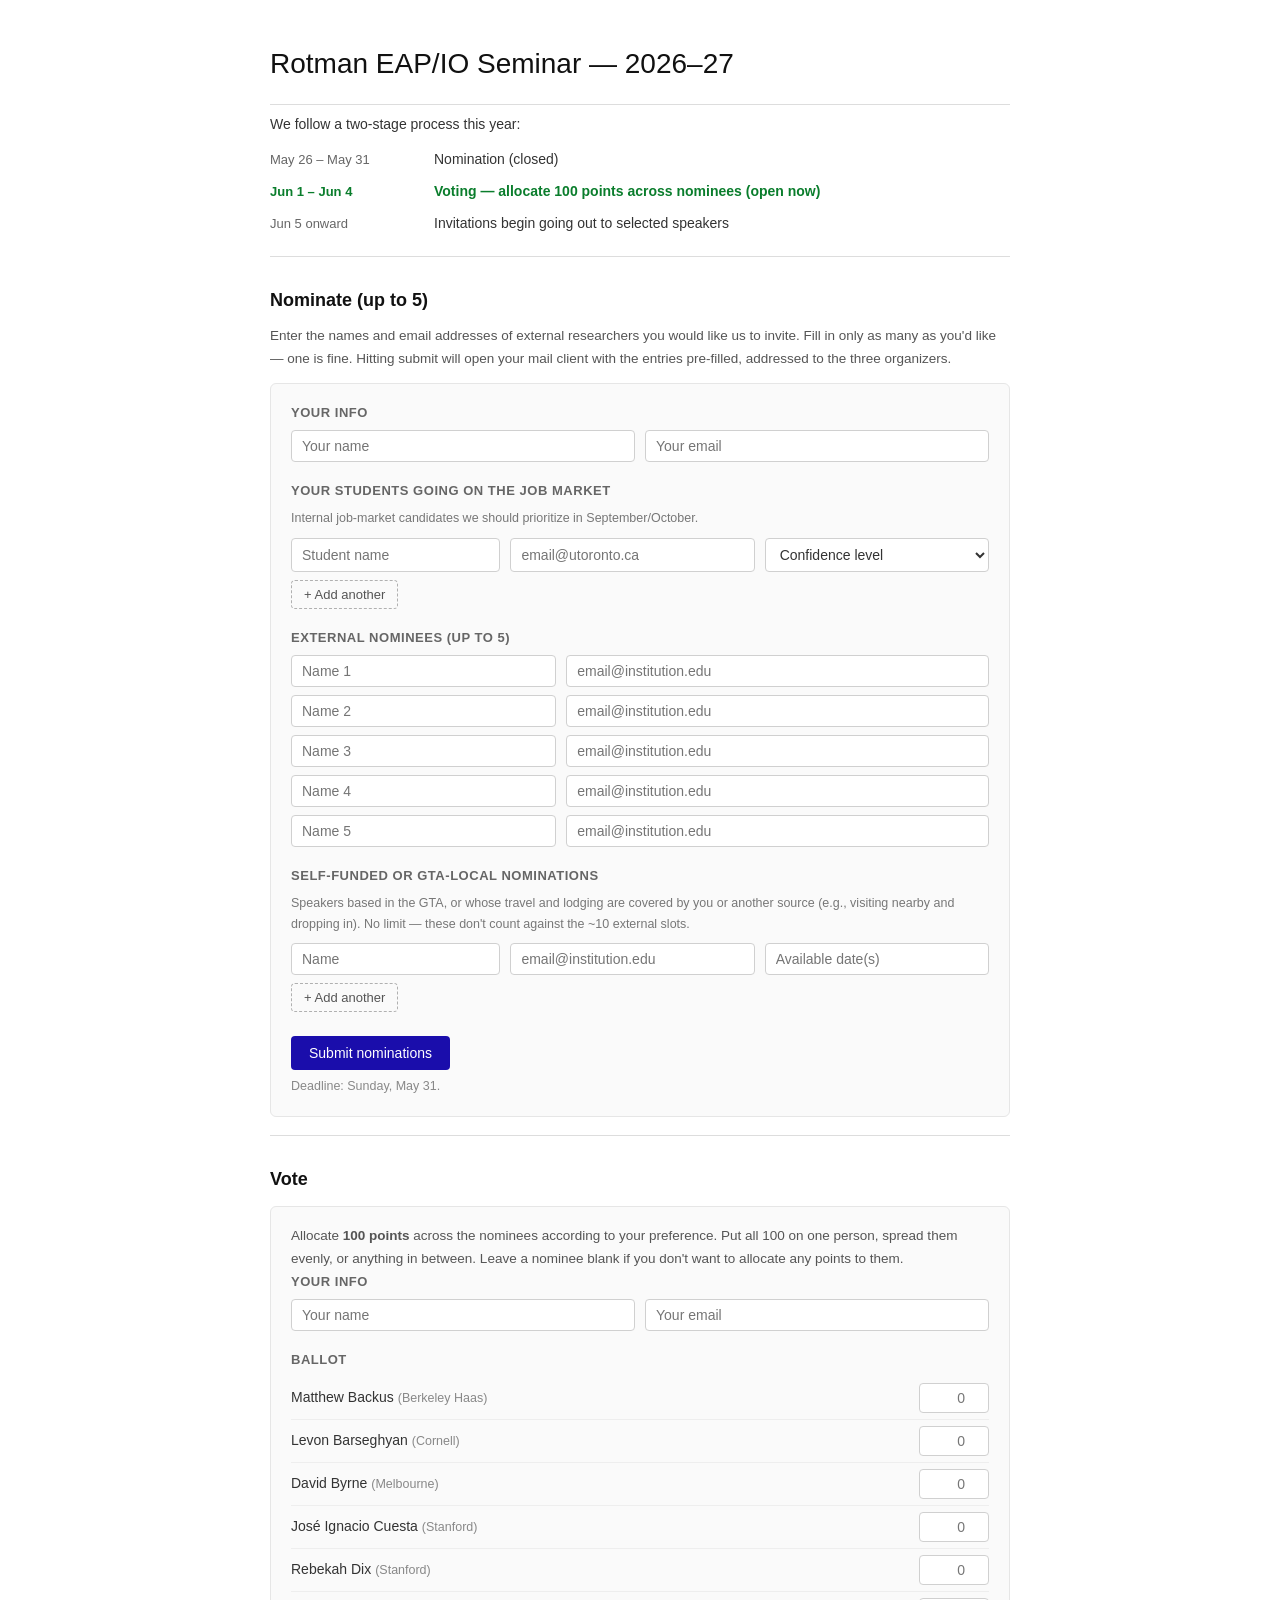
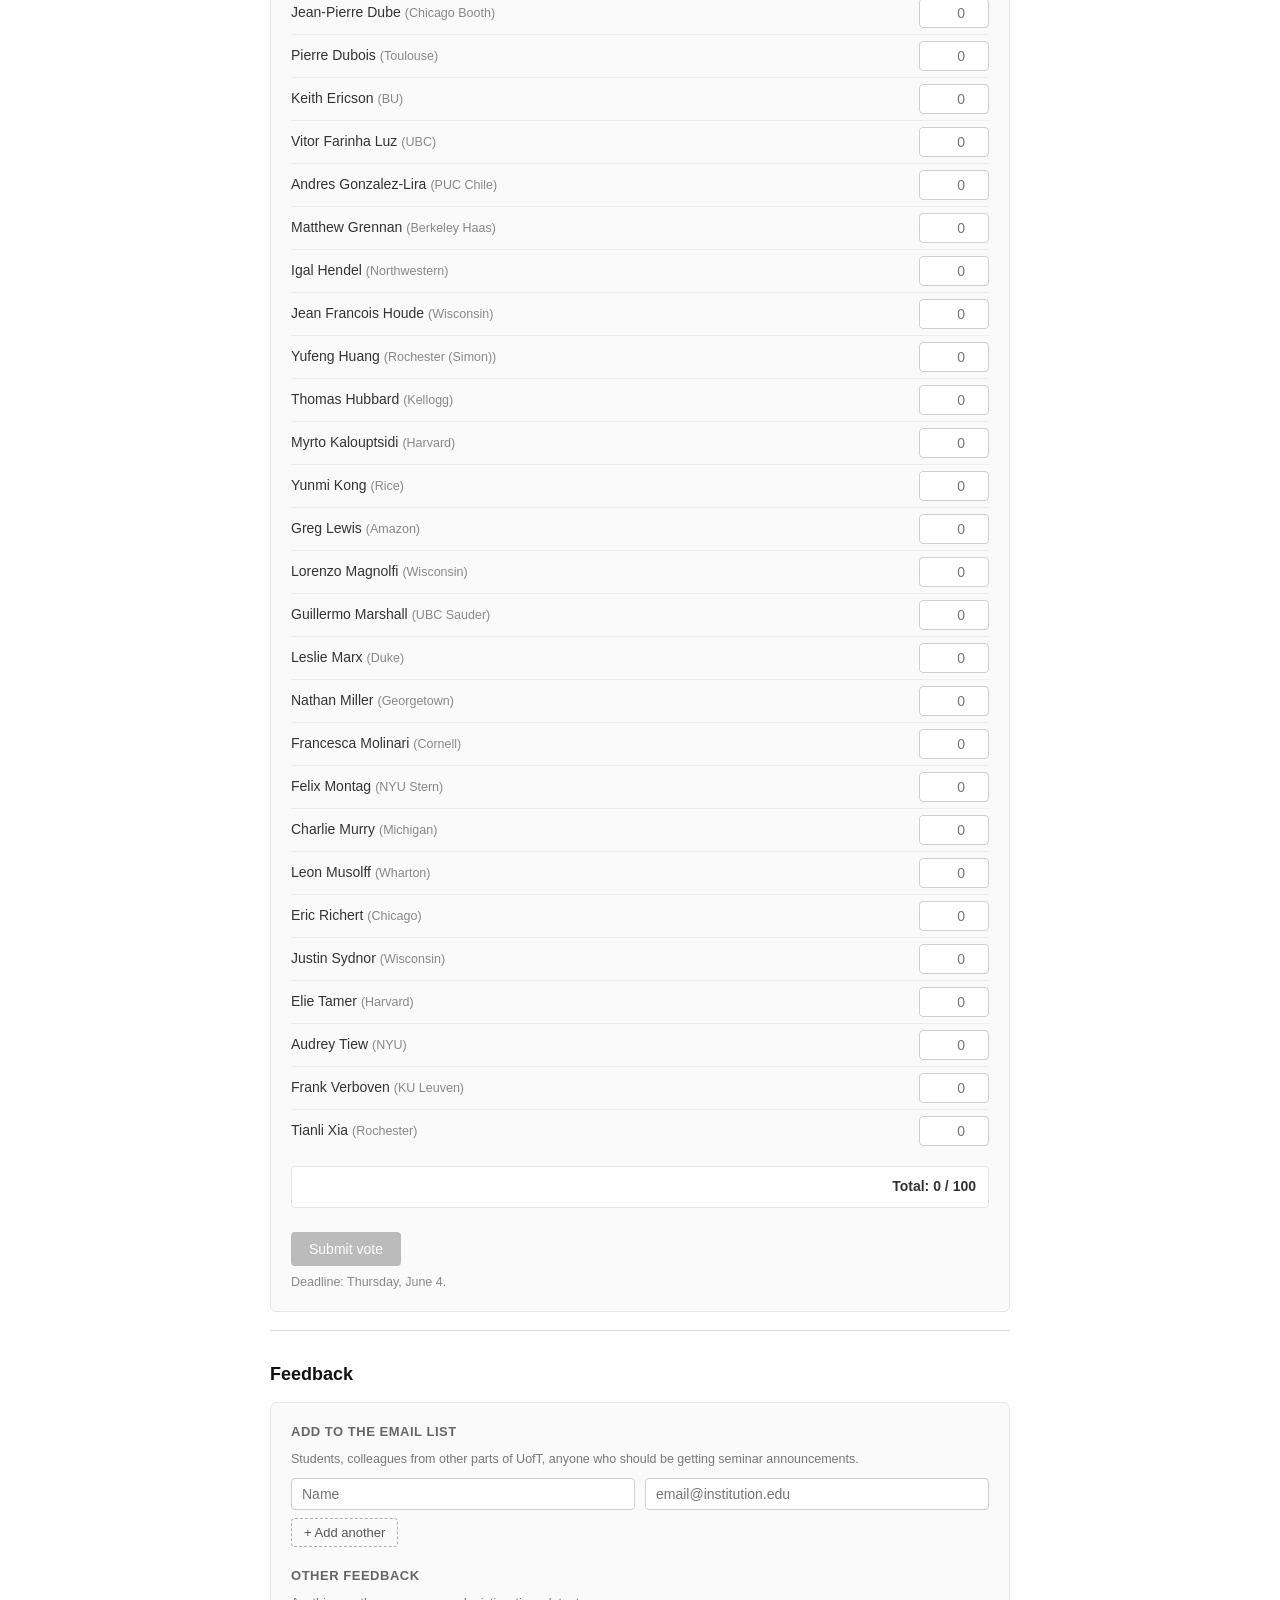
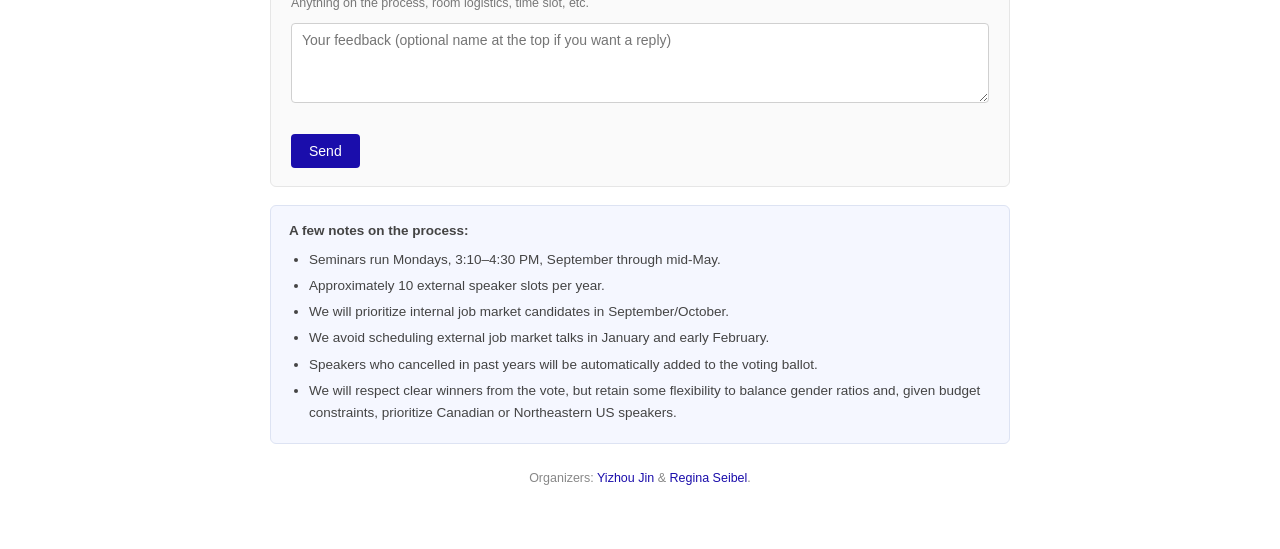
==== commit 300ff8a7: "Populate vote ballot with 32 external nominees, open voting stage Compiled from May 26-Jun 1 form su" ====
--- a/eap/index.html
+++ b/eap/index.html
@@ -211,8 +211,8 @@
 
     <p>We follow a two-stage process this year:</p>
     <ul class="timeline">
-      <li><span class="when active">May 26 &ndash; May 31</span><span class="what active">Nomination (open now)</span></li>
-      <li><span class="when">Jun 1 &ndash; Jun 4</span><span class="what">Voting &mdash; allocate 100 points across nominees</span></li>
+      <li><span class="when">May 26 &ndash; May 31</span><span class="what">Nomination (closed)</span></li>
+      <li><span class="when active">Jun 1 &ndash; Jun 4</span><span class="what active">Voting &mdash; allocate 100 points across nominees (open now)</span></li>
       <li><span class="when">Jun 5 onward</span><span class="what">Invitations begin going out to selected speakers</span></li>
     </ul>
 
@@ -383,9 +383,38 @@
     // cancellations). Voting opens automatically once this array is non-empty.
     // Each entry: { name: "...", affiliation: "..." }
     const BALLOT = [
-      // Example (replace before June 1):
-      // { name: "Alessandro Gavazza", affiliation: "LSE" },
-      // { name: "Ali Yurukoglu", affiliation: "Stanford" },
+      { name: "Matthew Backus", affiliation: "Berkeley Haas" },
+      { name: "Levon Barseghyan", affiliation: "Cornell" },
+      { name: "David Byrne", affiliation: "Melbourne" },
+      { name: "José Ignacio Cuesta", affiliation: "Stanford" },
+      { name: "Rebekah Dix", affiliation: "Stanford" },
+      { name: "Jean-Pierre Dube", affiliation: "Chicago Booth" },
+      { name: "Pierre Dubois", affiliation: "Toulouse" },
+      { name: "Keith Ericson", affiliation: "BU" },
+      { name: "Vitor Farinha Luz", affiliation: "UBC" },
+      { name: "Andres Gonzalez-Lira", affiliation: "PUC Chile" },
+      { name: "Matthew Grennan", affiliation: "Berkeley Haas" },
+      { name: "Igal Hendel", affiliation: "Northwestern" },
+      { name: "Jean Francois Houde", affiliation: "Wisconsin" },
+      { name: "Yufeng Huang", affiliation: "Rochester (Simon)" },
+      { name: "Thomas Hubbard", affiliation: "Kellogg" },
+      { name: "Myrto Kalouptsidi", affiliation: "Harvard" },
+      { name: "Yunmi Kong", affiliation: "Rice" },
+      { name: "Greg Lewis", affiliation: "Amazon" },
+      { name: "Lorenzo Magnolfi", affiliation: "Wisconsin" },
+      { name: "Guillermo Marshall", affiliation: "UBC Sauder" },
+      { name: "Leslie Marx", affiliation: "Duke" },
+      { name: "Nathan Miller", affiliation: "Georgetown" },
+      { name: "Francesca Molinari", affiliation: "Cornell" },
+      { name: "Felix Montag", affiliation: "NYU Stern" },
+      { name: "Charlie Murry", affiliation: "Michigan" },
+      { name: "Leon Musolff", affiliation: "Wharton" },
+      { name: "Eric Richert", affiliation: "Chicago" },
+      { name: "Justin Sydnor", affiliation: "Wisconsin" },
+      { name: "Elie Tamer", affiliation: "Harvard" },
+      { name: "Audrey Tiew", affiliation: "NYU" },
+      { name: "Frank Verboven", affiliation: "KU Leuven" },
+      { name: "Tianli Xia", affiliation: "Rochester" },
     ];
 
     // Dummy ballot used when the page is loaded with ?preview in the URL,
@@ -633,10 +662,14 @@
       });
       const numEl = document.getElementById("ballot-total-num");
       const wrap = document.getElementById("ballot-total");
-      numEl.textContent = total;
+      // Round display to 1 decimal to avoid 99.99999... noise.
+      numEl.textContent = Math.round(total * 100) / 100;
       wrap.classList.remove("ok", "over");
-      if (total === 100) wrap.classList.add("ok");
+      const isHundred = Math.abs(total - 100) < 0.0001;
+      if (isHundred) wrap.classList.add("ok");
       else if (total > 100) wrap.classList.add("over");
+      const submitBtn = document.querySelector('#vote-form button[type="submit"]');
+      if (submitBtn) submitBtn.disabled = !isHundred;
     }
 
     function collectVotePayload(f) {
@@ -667,17 +700,10 @@
       e.preventDefault();
       const f = e.target;
       const payload = collectVotePayload(f);
-      if (payload.allocations.length === 0) {
-        alert("Please allocate points to at least one nominee.");
+      const total = payload.allocations.reduce((s, a) => s + a.points, 0);
+      if (Math.abs(total - 100) > 0.0001) {
+        alert("Your points must add up to exactly 100 (currently " + (Math.round(total * 100) / 100) + ").");
         return false;
-      }
-      const total = payload.allocations.reduce((s, a) => s + a.points, 0);
-      if (total !== 100) {
-        const ok = confirm(
-          "Your points add up to " + total + ", not 100.\n\n" +
-          "Submit anyway? (Organizers will normalize ex-post.)"
-        );
-        if (!ok) return false;
       }
       const btn = f.querySelector('button[type="submit"]');
       const orig = btn.textContent;
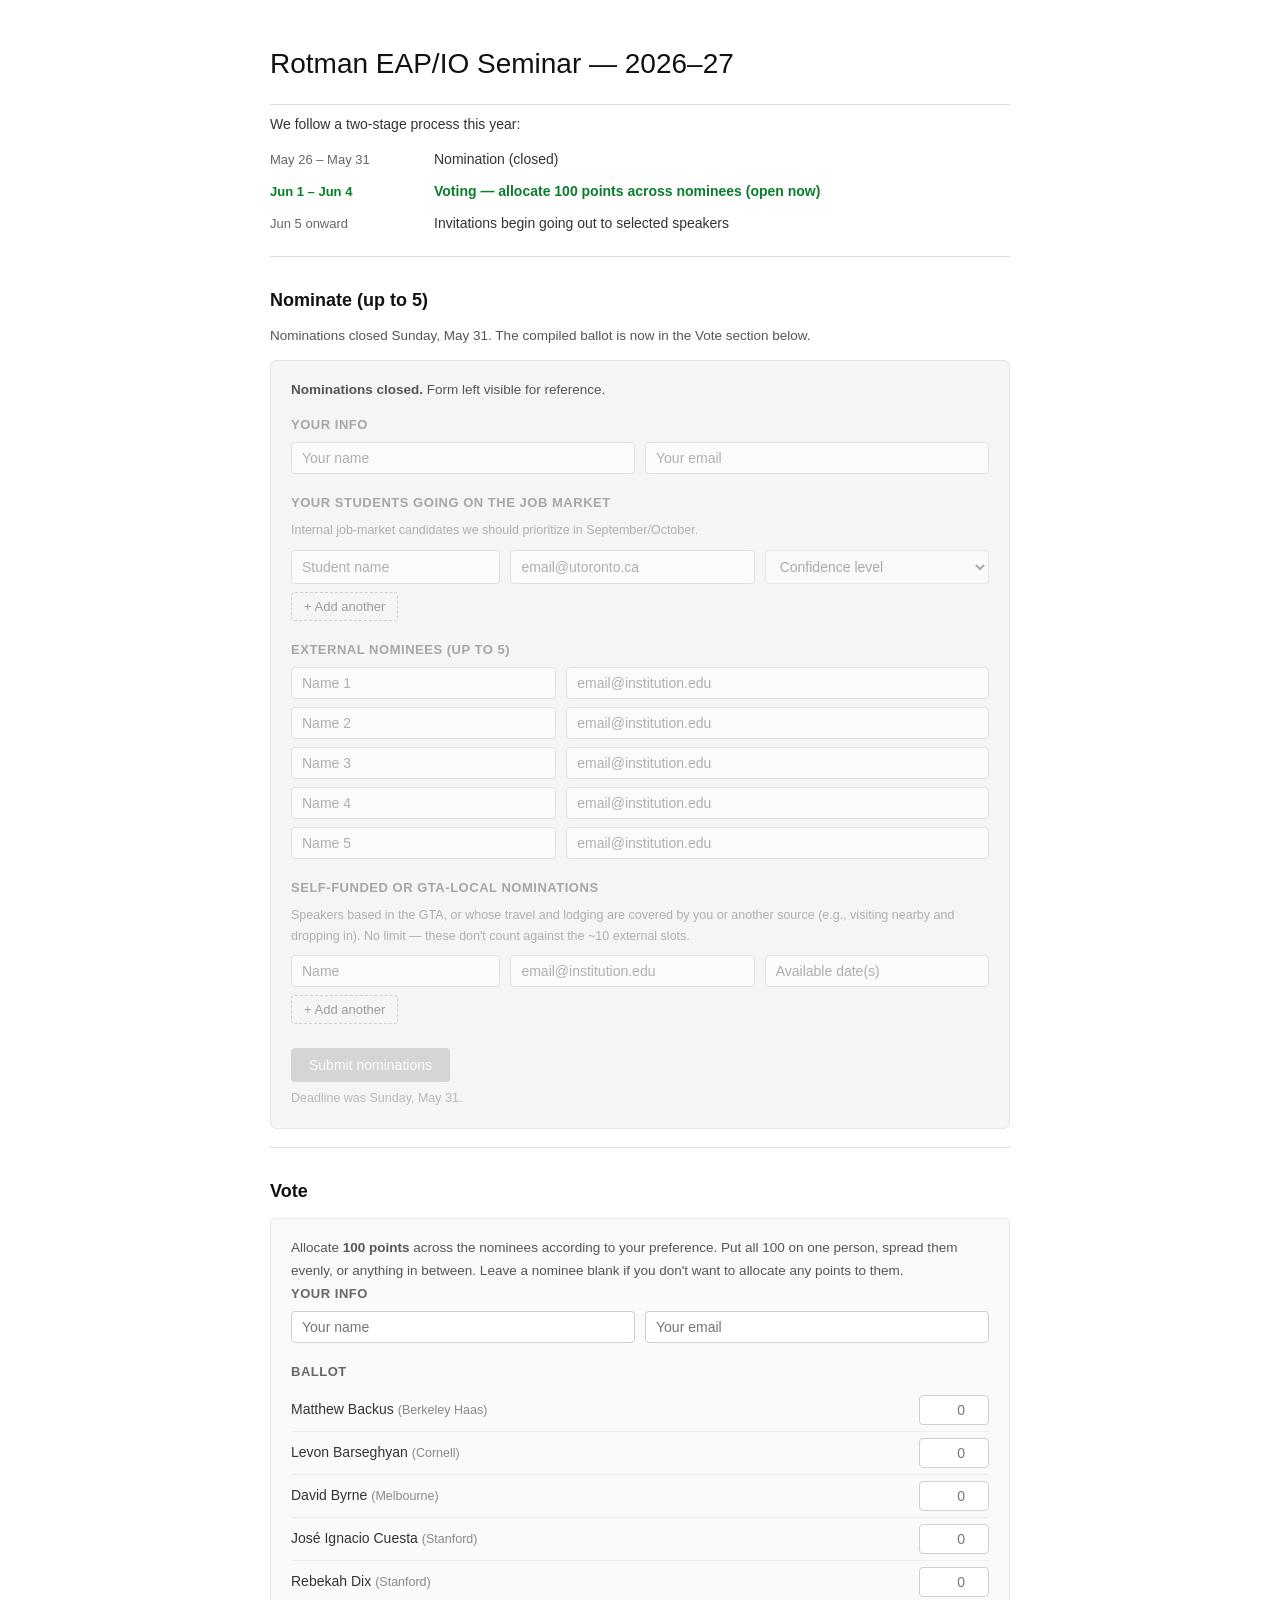
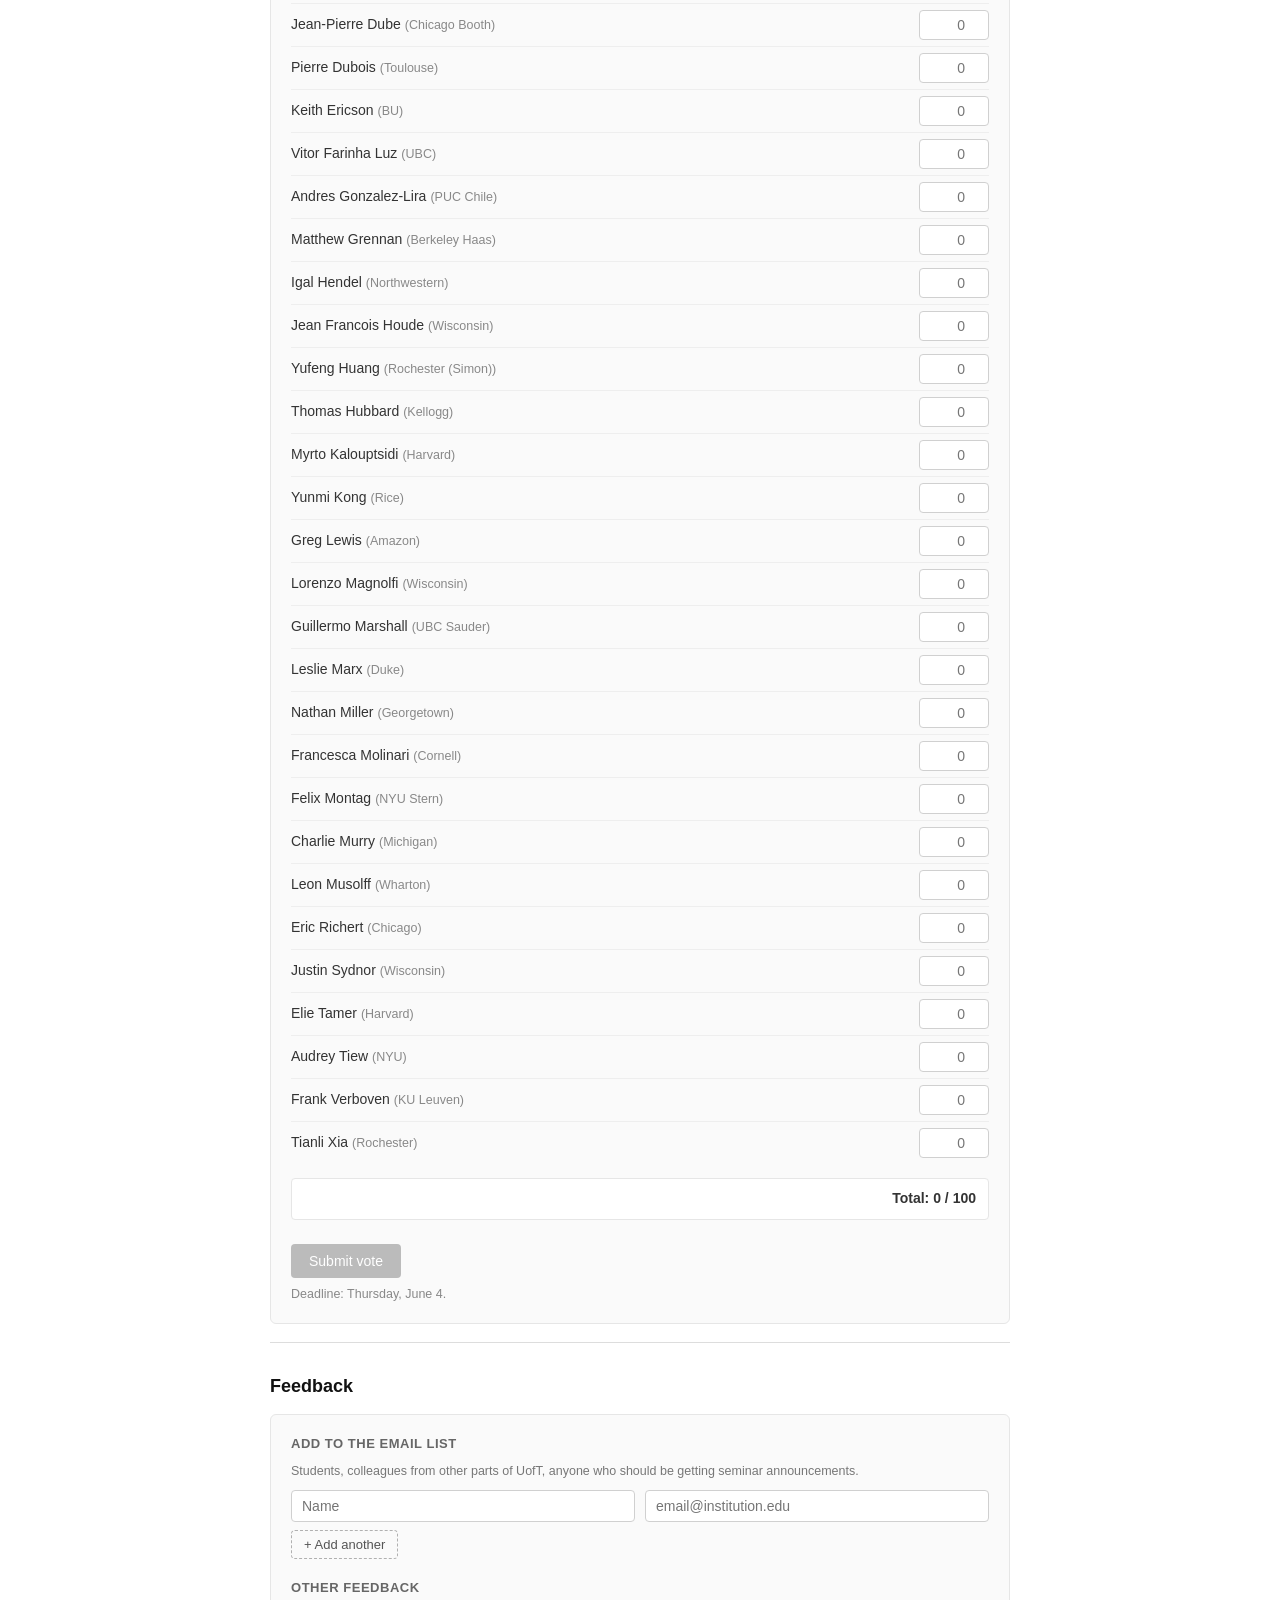
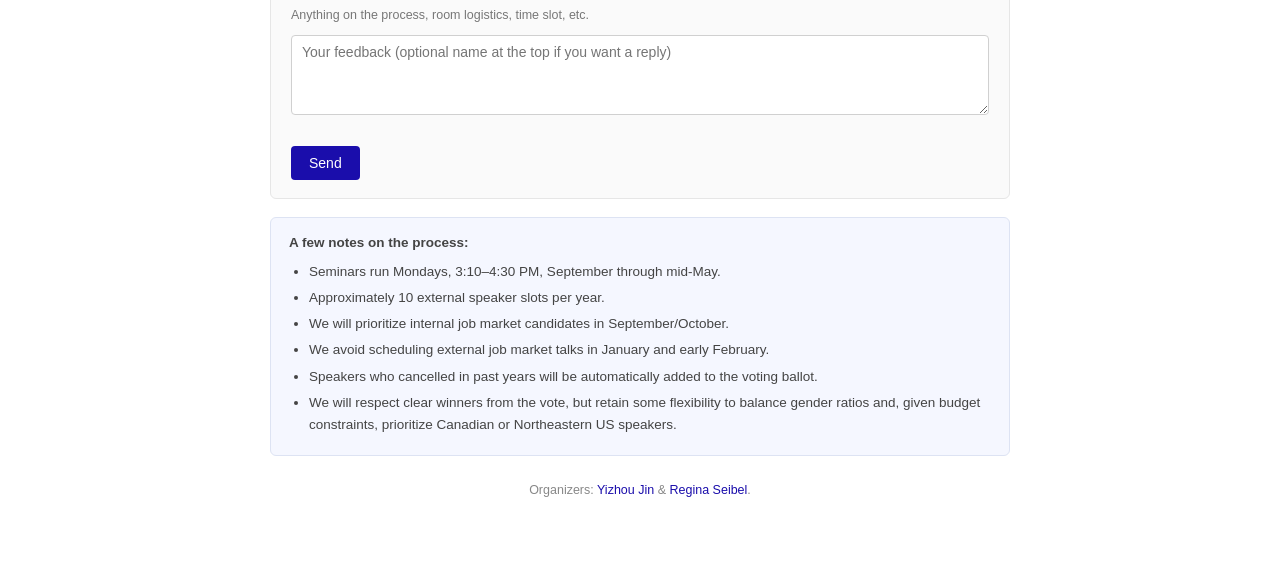
==== commit 19cf70c6: "Grey out closed nominations form, keep visible for reference Wraps the nominations form in <fieldset" ====
--- a/eap/index.html
+++ b/eap/index.html
@@ -40,6 +40,17 @@
     .form-section.disabled {
       background: #f5f5f5;
       color: #888;
+    }
+    .form-section.disabled fieldset[disabled] {
+      border: none;
+      padding: 0;
+      margin: 0;
+      opacity: 0.55;
+    }
+    .form-section.disabled .closed-note {
+      margin: 0 0 12px;
+      color: #555;
+      font-size: 13.5px;
     }
     .form-row {
       display: flex;
@@ -220,10 +231,12 @@
 
     <h2>Nominate (up to 5)</h2>
     <p style="font-size:13.5px; color:#555;">
-      Enter the names and email addresses of external researchers you would like us to invite. Fill in only as many as you'd like &mdash; one is fine. Hitting submit will open your mail client with the entries pre-filled, addressed to the three organizers.
+      Nominations closed Sunday, May 31. The compiled ballot is now in the Vote section below.
     </p>
-    <div class="form-section">
-      <form id="nominate-form" onsubmit="return submitNomination(event)">
+    <div class="form-section disabled">
+      <p class="closed-note"><strong>Nominations closed.</strong> Form left visible for reference.</p>
+      <fieldset disabled>
+      <form id="nominate-form" onsubmit="return false">
         <h3 style="font-size:13px; color:#666; text-transform:uppercase; letter-spacing:0.04em; margin-top:0; margin-bottom:6px;">Your info</h3>
         <div class="form-row">
           <input type="text" name="nominator_name" placeholder="Your name" autocomplete="name" required>
@@ -286,8 +299,9 @@
         <div style="margin-top:14px;">
           <button type="submit" class="submit">Submit nominations</button>
         </div>
-        <p class="hint">Deadline: Sunday, May 31.</p>
+        <p class="hint">Deadline was Sunday, May 31.</p>
       </form>
+      </fieldset>
     </div>
 
     <hr>
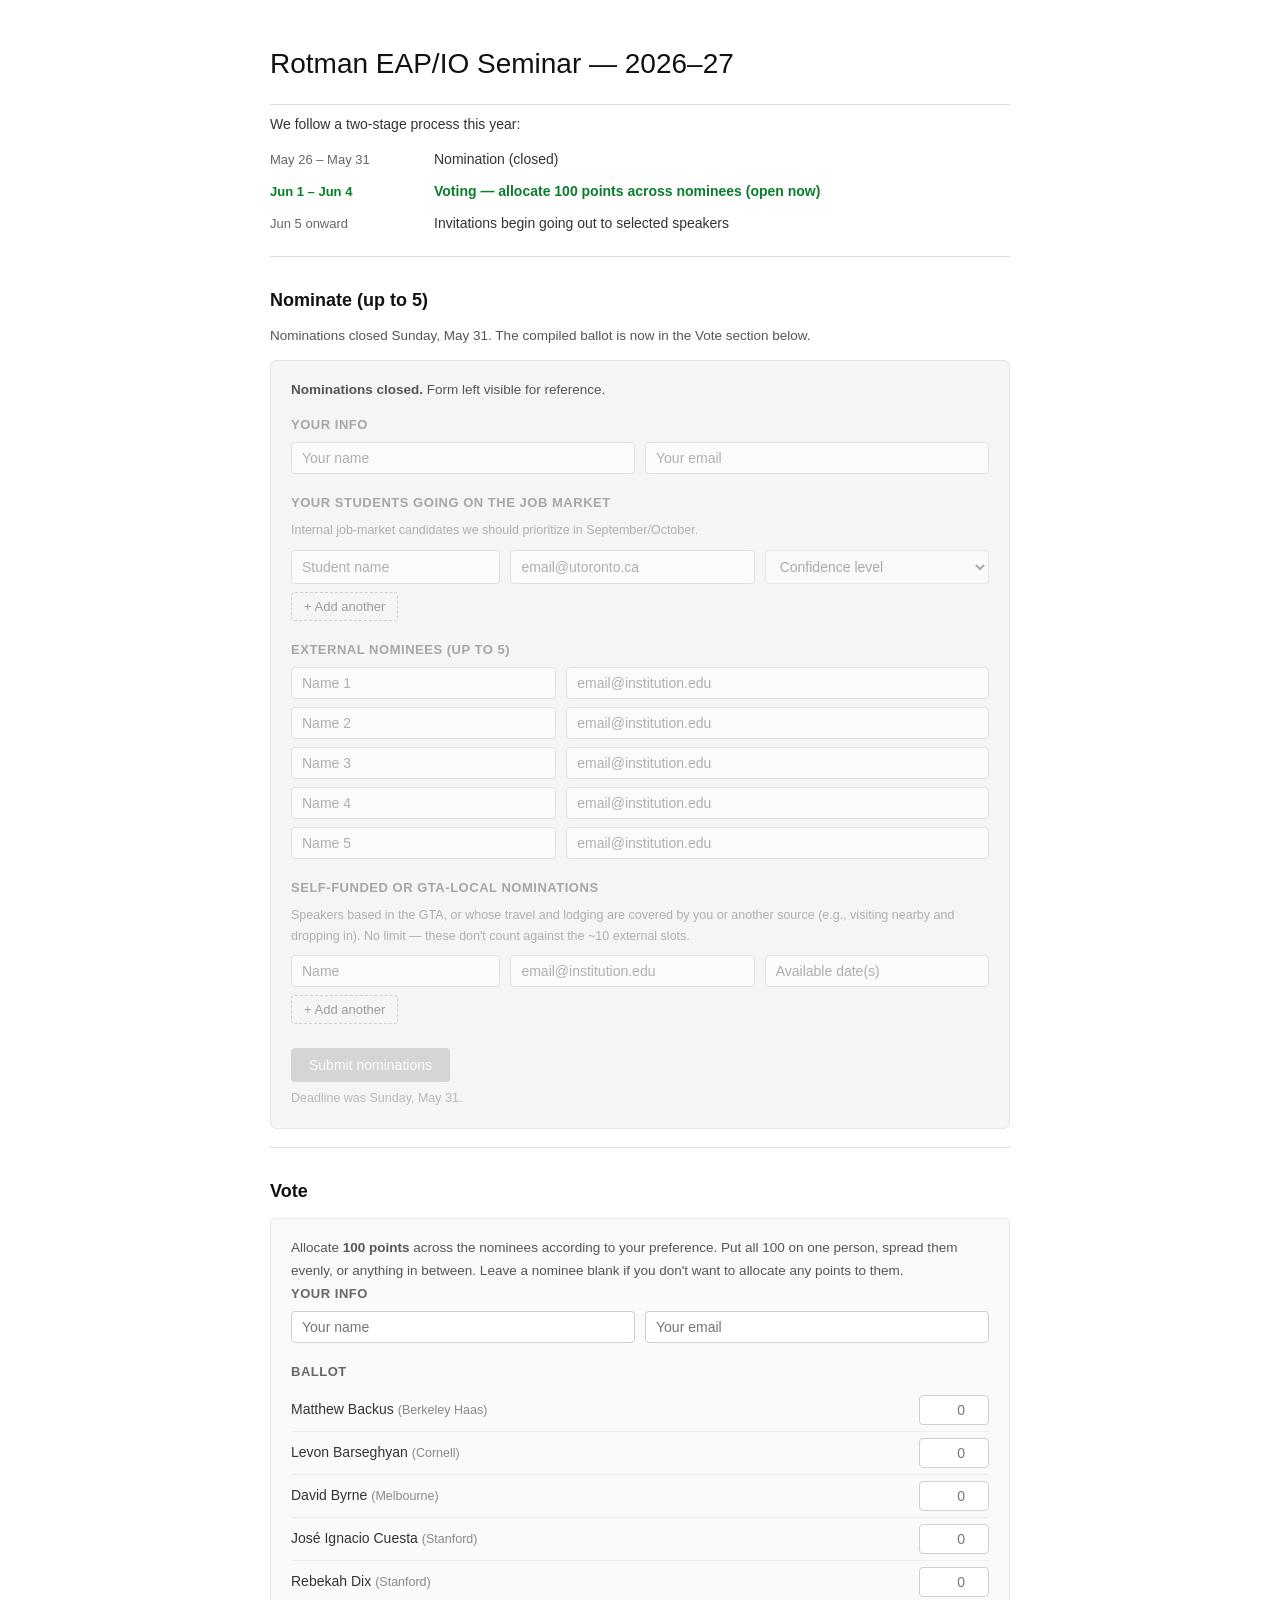
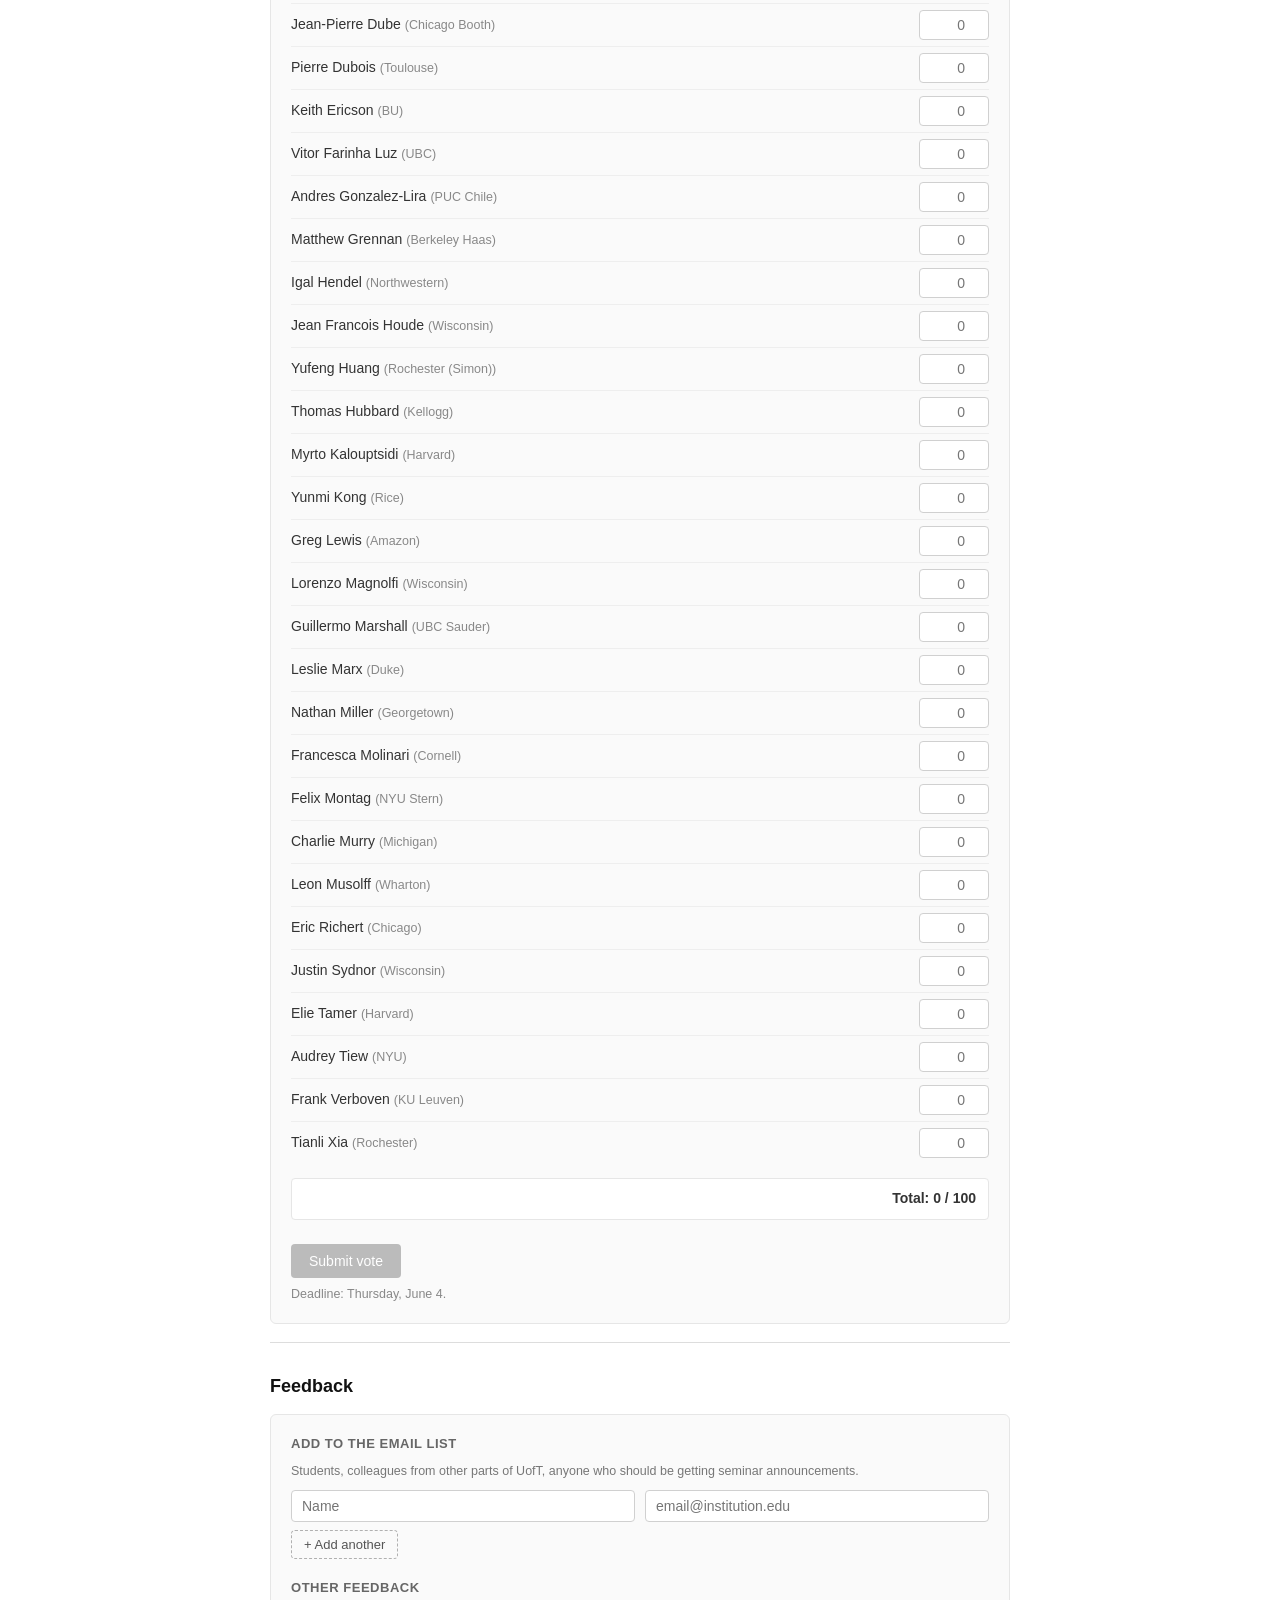
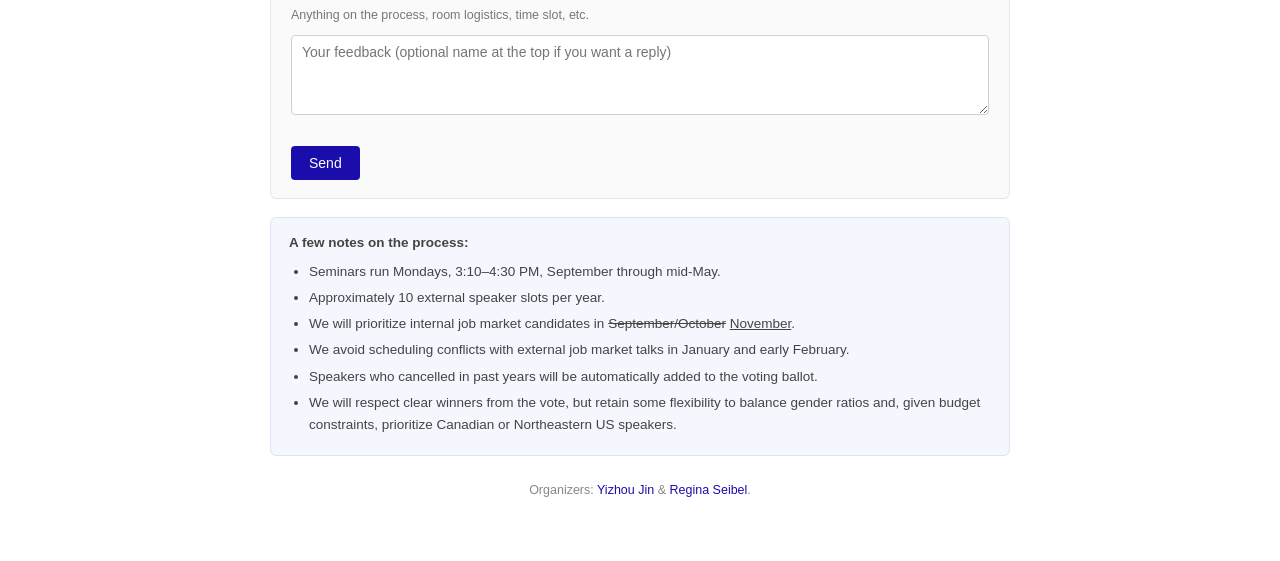
==== commit 589cf957: "Update process notes: JM priority window and external-conflict wording Strike Sep/Oct in favor of No" ====
--- a/eap/index.html
+++ b/eap/index.html
@@ -371,8 +371,8 @@
       <ul>
         <li>Seminars run Mondays, 3:10&ndash;4:30 PM, September through mid-May.</li>
         <li>Approximately 10 external speaker slots per year.</li>
-        <li>We will prioritize internal job market candidates in September/October.</li>
-        <li>We avoid scheduling external job market talks in January and early February.</li>
+        <li>We will prioritize internal job market candidates in <del>September/October</del> <ins>November</ins>.</li>
+        <li>We avoid scheduling conflicts with external job market talks in January and early February.</li>
         <li>Speakers who cancelled in past years will be automatically added to the voting ballot.</li>
         <li>We will respect clear winners from the vote, but retain some flexibility to balance gender ratios and, given budget constraints, prioritize Canadian or Northeastern US speakers.</li>
       </ul>
